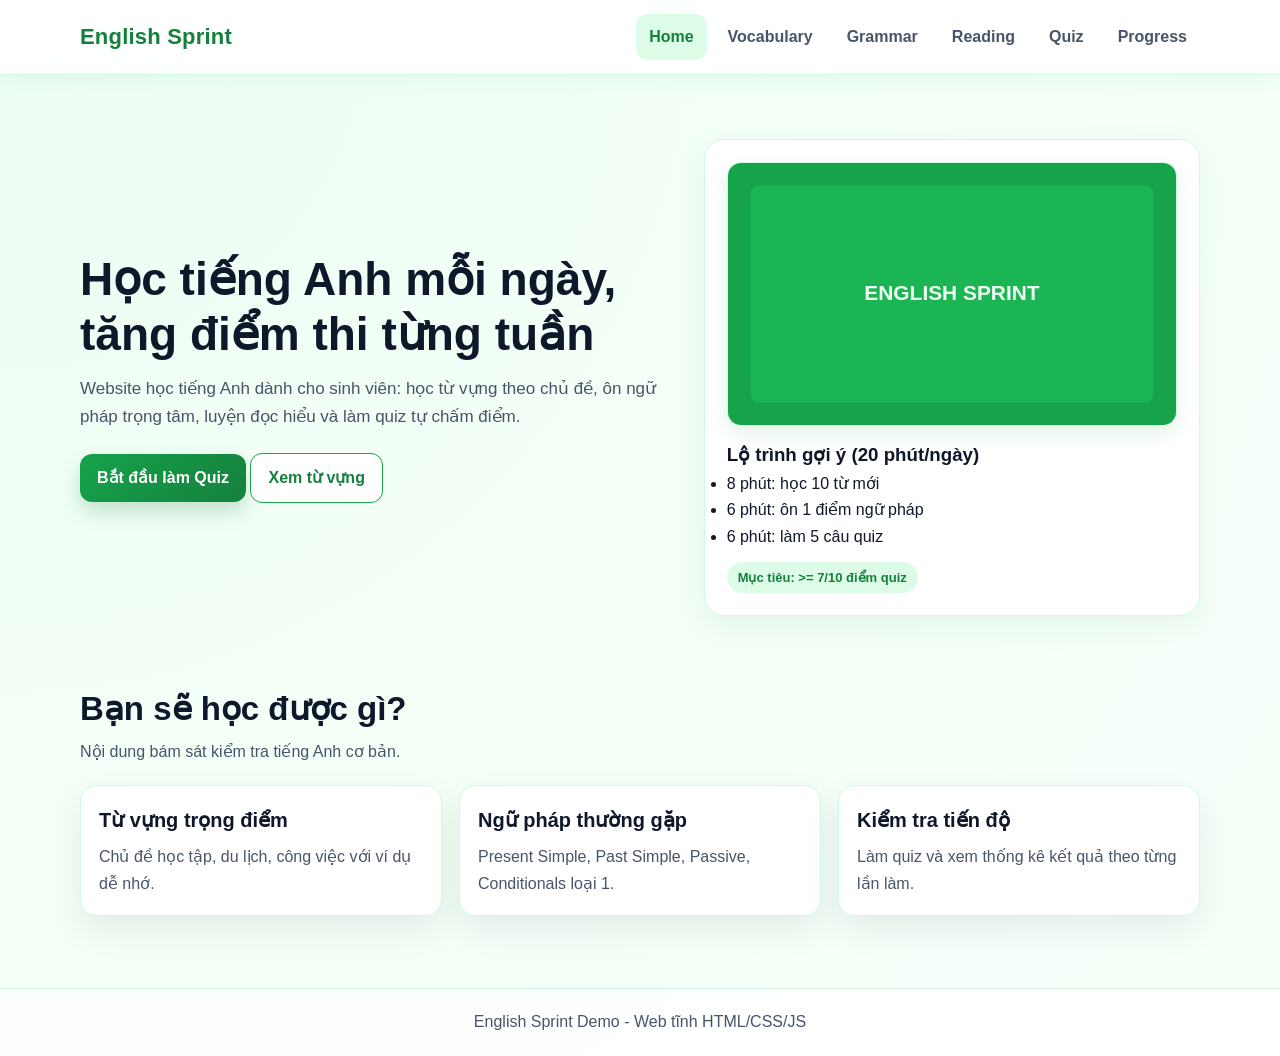
==== index.html @ 2ae0dc0d "Fix absolute and relative paths after moving index.html to root - Update root index.html to use corr" ====
<!doctype html>
<html lang="vi">
  <head>
    <meta charset="UTF-8" />
    <meta name="viewport" content="width=device-width, initial-scale=1.0" />
    <title>English Sprint - Home</title>
    <link rel="stylesheet" href="css/style.css" />
  </head>
  <body>
    <header class="site-header">
      <div class="container header-wrap">
        <a class="logo" href="index.html">English Sprint</a>
        <button class="nav-toggle">Menu</button>
        <nav class="main-nav">
          <ul>
            <li><a href="index.html">Home</a></li>
            <li><a href="html/vocabulary.html">Vocabulary</a></li>
            <li><a href="html/grammar.html">Grammar</a></li>
            <li><a href="html/reading.html">Reading</a></li>
            <li><a href="html/quiz.html">Quiz</a></li>
            <li><a href="html/progress.html">Progress</a></li>
          </ul>
        </nav>
      </div>
    </header>

    <main>
      <section class="hero">
        <div class="container hero-grid">
          <div>
            <h1>Học tiếng Anh mỗi ngày, tăng điểm thi từng tuần</h1>
            <p>
              Website học tiếng Anh dành cho sinh viên: học từ vựng theo chủ đề,
              ôn ngữ pháp trọng tâm, luyện đọc hiểu và làm quiz tự chấm điểm.
            </p>
            <a class="btn" href="html/quiz.html">Bắt đầu làm Quiz</a>
            <a class="btn outline" href="html/vocabulary.html">Xem từ vựng</a>
          </div>
          <div class="hero-card">
            <img class="hero-cover" src="images/hero-green.svg" alt="English learning green banner" />
            <h3>Lộ trình gợi ý (20 phút/ngày)</h3>
            <ul>
              <li>8 phút: học 10 từ mới</li>
              <li>6 phút: ôn 1 điểm ngữ pháp</li>
              <li>6 phút: làm 5 câu quiz</li>
            </ul>
            <span class="badge">Mục tiêu: >= 7/10 điểm quiz</span>
          </div>
        </div>
      </section>

      <section class="section">
        <div class="container">
          <h2 class="section-title">Bạn sẽ học được gì?</h2>
          <p class="section-subtitle">Nội dung bám sát kiểm tra tiếng Anh cơ bản.</p>
          <div class="grid-3">
            <article class="card">
              <h3>Từ vựng trọng điểm</h3>
              <p>Chủ đề học tập, du lịch, công việc với ví dụ dễ nhớ.</p>
            </article>
            <article class="card">
              <h3>Ngữ pháp thường gặp</h3>
              <p>Present Simple, Past Simple, Passive, Conditionals loại 1.</p>
            </article>
            <article class="card">
              <h3>Kiểm tra tiến độ</h3>
              <p>Làm quiz và xem thống kê kết quả theo từng lần làm.</p>
            </article>
          </div>
        </div>
      </section>
    </main>

    <footer class="site-footer">
      <div class="container">English Sprint Demo - Web tĩnh HTML/CSS/JS</div>
    </footer>

    <script src="js/main.js"></script>
  </body>
</html>
---- css/style.css ----
* {
  box-sizing: border-box;
  margin: 0;
  padding: 0;
}

:root {
  --primary: #16a34a;
  --primary-dark: #15803d;
  --primary-soft: #dcfce7;
  --bg: #f3fff7;
  --surface: #ffffff;
  --text: #0f172a;
  --muted: #475569;
  --border: #d1fae5;
  --success: #15803d;
  --danger: #b91c1c;
  --shadow-soft: 0 10px 30px rgba(21, 128, 61, 0.08);
  --shadow-card: 0 14px 35px rgba(15, 23, 42, 0.08);
  --radius: 16px;
}

html {
  scroll-behavior: smooth;
}

body {
  font-family: "Segoe UI", Tahoma, Geneva, Verdana, sans-serif;
  background: radial-gradient(circle at top left, #ecfdf3 0%, var(--bg) 45%, #f8fffa 100%);
  color: var(--text);
  line-height: 1.65;
}

a {
  text-decoration: none;
  color: inherit;
}

.container {
  width: min(1120px, 92%);
  margin: 0 auto;
}

.site-header {
  background: rgba(255, 255, 255, 0.92);
  border-bottom: 1px solid var(--border);
  backdrop-filter: blur(8px);
  position: sticky;
  top: 0;
  z-index: 10;
  box-shadow: 0 6px 20px rgba(22, 163, 74, 0.06);
}

.header-wrap {
  display: flex;
  align-items: center;
  justify-content: space-between;
  padding: 14px 0;
}

.logo {
  font-size: 22px;
  font-weight: 800;
  color: var(--primary-dark);
  letter-spacing: 0.2px;
}

.nav-toggle {
  display: none;
  border: 1px solid var(--border);
  border-radius: 12px;
  background: #fff;
  padding: 8px 12px;
  color: var(--primary-dark);
  cursor: pointer;
}

.main-nav ul {
  display: flex;
  gap: 8px;
  list-style: none;
  flex-wrap: wrap;
}

.main-nav a {
  display: inline-block;
  padding: 10px 13px;
  border-radius: 12px;
  color: var(--muted);
  font-weight: 600;
  transition: 0.2s ease;
}

.main-nav a:hover,
.main-nav a.active {
  background: var(--primary-soft);
  color: var(--primary-dark);
}

.hero {
  padding: 64px 0 34px;
}

.hero-grid {
  display: grid;
  grid-template-columns: 1.2fr 1fr;
  gap: 28px;
  align-items: center;
}

.hero h1 {
  font-size: clamp(32px, 4vw, 46px);
  line-height: 1.18;
  margin-bottom: 14px;
}

.hero p {
  color: var(--muted);
  margin-bottom: 22px;
  font-size: 17px;
  max-width: 62ch;
}

.hero-card {
  background: var(--surface);
  border: 1px solid var(--border);
  border-radius: 20px;
  padding: 22px;
  box-shadow: var(--shadow-soft);
}

.hero-cover,
.page-image {
  width: 100%;
  border-radius: 14px;
  border: 1px solid var(--border);
  display: block;
  box-shadow: 0 8px 20px rgba(22, 163, 74, 0.12);
}

.hero-cover {
  margin-bottom: 14px;
}

.page-image {
  margin: 10px 0 20px;
}

.btn,
button.btn {
  display: inline-flex;
  align-items: center;
  justify-content: center;
  gap: 6px;
  border: 0;
  border-radius: 12px;
  background: linear-gradient(135deg, var(--primary) 0%, var(--primary-dark) 100%);
  color: white;
  padding: 11px 17px;
  font-weight: 700;
  cursor: pointer;
  transition: transform 0.15s ease, box-shadow 0.2s ease;
  box-shadow: 0 10px 20px rgba(21, 128, 61, 0.22);
}

.btn:hover,
button.btn:hover {
  transform: translateY(-1px);
  box-shadow: 0 14px 24px rgba(21, 128, 61, 0.28);
}

.btn.outline {
  border: 1px solid var(--primary);
  color: var(--primary-dark);
  background: #fff;
  box-shadow: none;
}

.btn.outline:hover {
  background: var(--primary-soft);
}

.section {
  padding: 38px 0;
}

.section-title {
  font-size: clamp(27px, 3vw, 33px);
  margin-bottom: 9px;
  line-height: 1.26;
}

.section-subtitle {
  color: var(--muted);
  margin-bottom: 20px;
  font-size: 16px;
}

.grid-3 {
  display: grid;
  grid-template-columns: repeat(3, 1fr);
  gap: 17px;
}

.grid-2 {
  display: grid;
  grid-template-columns: repeat(2, 1fr);
  gap: 17px;
}

.card {
  background: var(--surface);
  border: 1px solid var(--border);
  border-radius: var(--radius);
  padding: 18px;
  box-shadow: var(--shadow-card);
}

.card h3 {
  margin-bottom: 7px;
  font-size: 20px;
}

.card p {
  color: var(--muted);
}

.flashcard {
  cursor: pointer;
  transition: transform 0.2s ease, box-shadow 0.2s ease;
}

.flashcard:hover {
  transform: translateY(-3px);
  box-shadow: 0 18px 36px rgba(22, 163, 74, 0.18);
}

.flashcard .answer {
  margin-top: 10px;
  padding-top: 10px;
  border-top: 1px dashed var(--border);
  color: var(--muted);
  display: none;
}

.flashcard.open .answer {
  display: block;
}

.badge {
  display: inline-block;
  margin-top: 12px;
  background: var(--primary-soft);
  color: var(--primary-dark);
  padding: 5px 11px;
  border-radius: 999px;
  font-size: 13px;
  font-weight: 700;
}

.grammar-table {
  width: 100%;
  border-collapse: collapse;
  background: var(--surface);
  border: 1px solid var(--border);
  border-radius: 14px;
  overflow: hidden;
  box-shadow: var(--shadow-soft);
}

.grammar-table th,
.grammar-table td {
  border: 1px solid #ddf5e7;
  padding: 11px;
  text-align: left;
  vertical-align: top;
}

.grammar-table th {
  background: linear-gradient(120deg, #dcfce7 0%, #f0fdf4 100%);
  color: #166534;
}

.reading-block {
  background: #fff;
  border: 1px solid var(--border);
  border-radius: 14px;
  padding: 19px;
  margin-bottom: 18px;
  box-shadow: var(--shadow-soft);
}

.question {
  margin-bottom: 14px;
}

.question p {
  margin-bottom: 8px;
  color: var(--text);
  font-weight: 700;
}

.options label {
  display: block;
  margin-bottom: 8px;
  color: var(--muted);
}

.options input {
  accent-color: var(--primary-dark);
}

.result {
  margin-top: 14px;
  padding: 12px;
  border-radius: 12px;
  background: #ecfeff;
  border: 1px solid #bae6fd;
  color: #075985;
  font-weight: 600;
}

.result.good {
  background: #ecfdf5;
  border-color: #bbf7d0;
  color: var(--success);
}

.result.bad {
  background: #fef2f2;
  border-color: #fecaca;
  color: var(--danger);
}

.result.tight {
  margin-top: 12px;
}

.stack-space {
  margin-bottom: 12px;
}

.stats {
  display: grid;
  grid-template-columns: repeat(3, 1fr);
  gap: 14px;
  margin-bottom: 16px;
}

.stat {
  background: #fff;
  border: 1px solid var(--border);
  border-radius: 14px;
  padding: 15px;
  box-shadow: var(--shadow-soft);
}

.stat h4 {
  color: var(--muted);
  font-size: 14px;
  margin-bottom: 8px;
}

.stat p {
  font-size: 26px;
  font-weight: 800;
  color: #14532d;
}

.history-list {
  list-style: none;
  display: grid;
  gap: 10px;
}

.history-item {
  background: #fff;
  border: 1px solid var(--border);
  border-radius: 12px;
  padding: 13px;
  display: flex;
  justify-content: space-between;
  align-items: center;
  box-shadow: var(--shadow-soft);
}

.site-footer {
  margin-top: 34px;
  padding: 20px 0;
  border-top: 1px solid var(--border);
  color: var(--muted);
  text-align: center;
  background: rgba(255, 255, 255, 0.85);
}

@media (max-width: 900px) {
  .hero-grid,
  .grid-3,
  .grid-2,
  .stats {
    grid-template-columns: 1fr;
  }

  .hero {
    padding-top: 42px;
  }
}

@media (max-width: 740px) {
  .nav-toggle {
    display: inline-block;
  }

  .main-nav {
    position: absolute;
    top: 64px;
    left: 0;
    right: 0;
    background: #fff;
    border-bottom: 1px solid var(--border);
    display: none;
    box-shadow: 0 12px 22px rgba(15, 23, 42, 0.09);
  }

  .main-nav.open {
    display: block;
  }

  .main-nav ul {
    flex-direction: column;
    padding: 10px;
  }

  .main-nav a {
    width: 100%;
  }

  .history-item {
    flex-direction: column;
    align-items: flex-start;
    gap: 6px;
  }
}

/* ==========================================================================
   Vocabulary - Learned states
   ========================================================================== */
.flashcard {
  position: relative;
  display: flex;
  flex-direction: column;
  justify-content: space-between;
  height: 100%;
  min-height: 220px;
}

.flashcard.learned {
  opacity: 0.85;
  border-color: var(--success);
  background: linear-gradient(135deg, #ffffff 0%, #f0fdf4 100%);
  box-shadow: 0 8px 24px rgba(22, 163, 74, 0.08);
}

.flashcard.learned .learned-badge {
  display: inline-block;
}

/* Nút đánh dấu trong flashcard */
.learn-btn {
  margin-top: auto; /* Đẩy nút xuống dưới cùng của card */
  font-size: 14px;
  padding: 8px 12px;
  border-radius: 10px;
  border-color: #cbd5e1;
  color: var(--muted);
  width: 100%;
  transition: all 0.2s ease;
}

.learn-btn:hover {
  background: #f1f5f9;
  border-color: #94a3b8;
  color: var(--text);
  box-shadow: none;
}

.flashcard.learned .learn-btn {
  background: var(--primary-soft);
  color: var(--success);
  border-color: var(--border);
}

.flashcard.learned .learn-btn:hover {
  background: #bbf7d0;
  color: var(--primary-dark);
}

/* Badge hiển thị "Đã thuộc" */
.learned-badge {
  display: none;
  position: absolute;
  top: 14px;
  right: 14px;
  background: linear-gradient(135deg, var(--primary) 0%, var(--primary-dark) 100%);
  color: white;
  padding: 4px 10px;
  border-radius: 20px;
  font-size: 11px;
  font-weight: 700;
  box-shadow: 0 4px 10px rgba(22, 163, 74, 0.2);
}
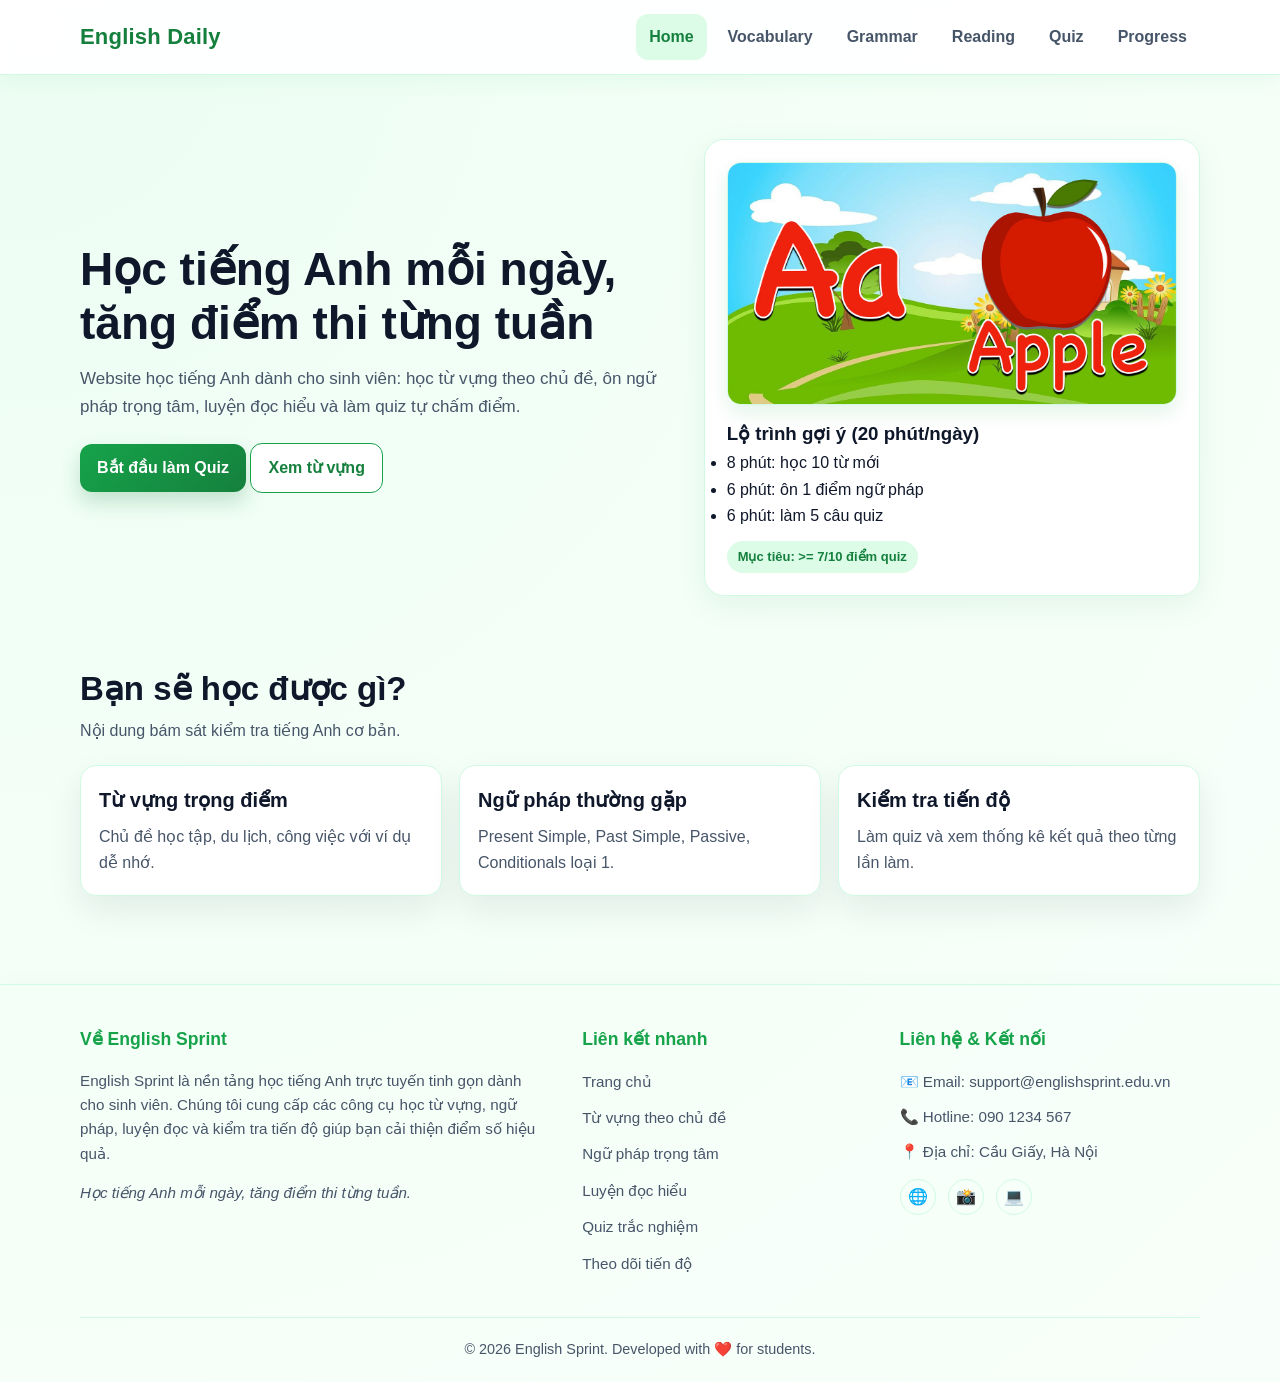
==== commit 6de49c34: "Cập nhật nội dung trang chủ và tối ưu giao diện" ====
--- a/index.html
+++ b/index.html
@@ -9,7 +9,7 @@
   <body>
     <header class="site-header">
       <div class="container header-wrap">
-        <a class="logo" href="index.html">English Sprint</a>
+        <a class="logo" href="index.html">English Daily</a>
         <button class="nav-toggle">Menu</button>
         <nav class="main-nav">
           <ul>
@@ -37,7 +37,7 @@
             <a class="btn outline" href="html/vocabulary.html">Xem từ vựng</a>
           </div>
           <div class="hero-card">
-            <img class="hero-cover" src="images/hero-green.svg" alt="English learning green banner" />
+            <img class="hero-cover" src="images/anh_001.jpg" alt="English learning banner" />
             <h3>Lộ trình gợi ý (20 phút/ngày)</h3>
             <ul>
               <li>8 phút: học 10 từ mới</li>
@@ -72,7 +72,42 @@
     </main>
 
     <footer class="site-footer">
-      <div class="container">English Sprint Demo - Web tĩnh HTML/CSS/JS</div>
+      <div class="container">
+        <div class="footer-grid">
+          <div class="footer-column">
+            <h3>Về English Sprint</h3>
+            <p>English Sprint là nền tảng học tiếng Anh trực tuyến tinh gọn dành cho sinh viên. Chúng tôi cung cấp các công cụ học từ vựng, ngữ pháp, luyện đọc và kiểm tra tiến độ giúp bạn cải thiện điểm số hiệu quả.</p>
+            <p><em>Học tiếng Anh mỗi ngày, tăng điểm thi từng tuần.</em></p>
+          </div>
+          <div class="footer-column">
+            <h3>Liên kết nhanh</h3>
+            <ul class="footer-links">
+              <li><a href="index.html">Trang chủ</a></li>
+              <li><a href="html/vocabulary.html">Từ vựng theo chủ đề</a></li>
+              <li><a href="html/grammar.html">Ngữ pháp trọng tâm</a></li>
+              <li><a href="html/reading.html">Luyện đọc hiểu</a></li>
+              <li><a href="html/quiz.html">Quiz trắc nghiệm</a></li>
+              <li><a href="html/progress.html">Theo dõi tiến độ</a></li>
+            </ul>
+          </div>
+          <div class="footer-column">
+            <h3>Liên hệ & Kết nối</h3>
+            <ul class="footer-contact-info">
+              <li>📧 Email: support@englishsprint.edu.vn</li>
+              <li>📞 Hotline: 090 1234 567</li>
+              <li>📍 Địa chỉ: Cầu Giấy, Hà Nội</li>
+            </ul>
+            <div class="footer-socials">
+              <a href="#" class="social-icon" title="Facebook">🌐</a>
+              <a href="#" class="social-icon" title="Instagram">📸</a>
+              <a href="#" class="social-icon" title="GitHub">💻</a>
+            </div>
+          </div>
+        </div>
+        <div class="footer-bottom">
+          <p>&copy; 2026 English Sprint. Developed with ❤️ for students.</p>
+        </div>
+      </div>
     </footer>
 
     <script src="js/main.js"></script>
--- a/css/style.css
+++ b/css/style.css
@@ -385,12 +385,116 @@
 }
 
 .site-footer {
-  margin-top: 34px;
-  padding: 20px 0;
+  margin-top: 50px;
+  padding: 40px 0 20px 0;
   border-top: 1px solid var(--border);
   color: var(--muted);
+  background: var(--bg-white);
+  box-shadow: 0 -4px 20px rgba(0, 0, 0, 0.02);
+}
+
+.footer-grid {
+  display: grid;
+  grid-template-columns: 2fr 1.2fr 1.3fr;
+  gap: 40px;
+  margin-bottom: 30px;
+}
+
+.footer-column h3 {
+  color: var(--primary);
+  font-size: 1.1rem;
+  font-weight: 700;
+  margin-bottom: 15px;
+  position: relative;
+}
+
+.footer-column p {
+  font-size: 0.95rem;
+  line-height: 1.6;
+  margin-bottom: 15px;
+}
+
+.footer-links {
+  list-style: none;
+  padding: 0;
+  margin: 0;
+}
+
+.footer-links li {
+  margin-bottom: 10px;
+}
+
+.footer-links a {
+  color: var(--muted);
+  text-decoration: none;
+  font-size: 0.95rem;
+  transition: all 0.2s ease;
+  display: inline-block;
+}
+
+.footer-links a:hover {
+  color: var(--primary-dark);
+  transform: translateX(4px);
+}
+
+.footer-contact-info {
+  list-style: none;
+  padding: 0;
+  margin: 0;
+}
+
+.footer-contact-info li {
+  font-size: 0.95rem;
+  margin-bottom: 10px;
+  display: flex;
+  align-items: center;
+  gap: 8px;
+}
+
+.footer-socials {
+  display: flex;
+  gap: 12px;
+  margin-top: 15px;
+}
+
+.social-icon {
+  display: inline-flex;
+  align-items: center;
+  justify-content: center;
+  width: 36px;
+  height: 36px;
+  border-radius: 50%;
+  background: var(--bg-light);
+  color: var(--primary);
+  text-decoration: none;
+  font-size: 1rem;
+  transition: all 0.2s ease;
+  border: 1px solid var(--border);
+}
+
+.social-icon:hover {
+  background: var(--primary);
+  color: #fff;
+  transform: translateY(-3px);
+  box-shadow: var(--shadow-soft);
+}
+
+.footer-bottom {
+  border-top: 1px solid var(--border);
+  padding-top: 20px;
   text-align: center;
-  background: rgba(255, 255, 255, 0.85);
+  font-size: 0.9rem;
+}
+
+@media (max-width: 768px) {
+  .footer-grid {
+    grid-template-columns: 1fr;
+    gap: 30px;
+  }
+
+  .footer-links a:hover {
+    transform: none;
+  }
 }
 
 @media (max-width: 900px) {
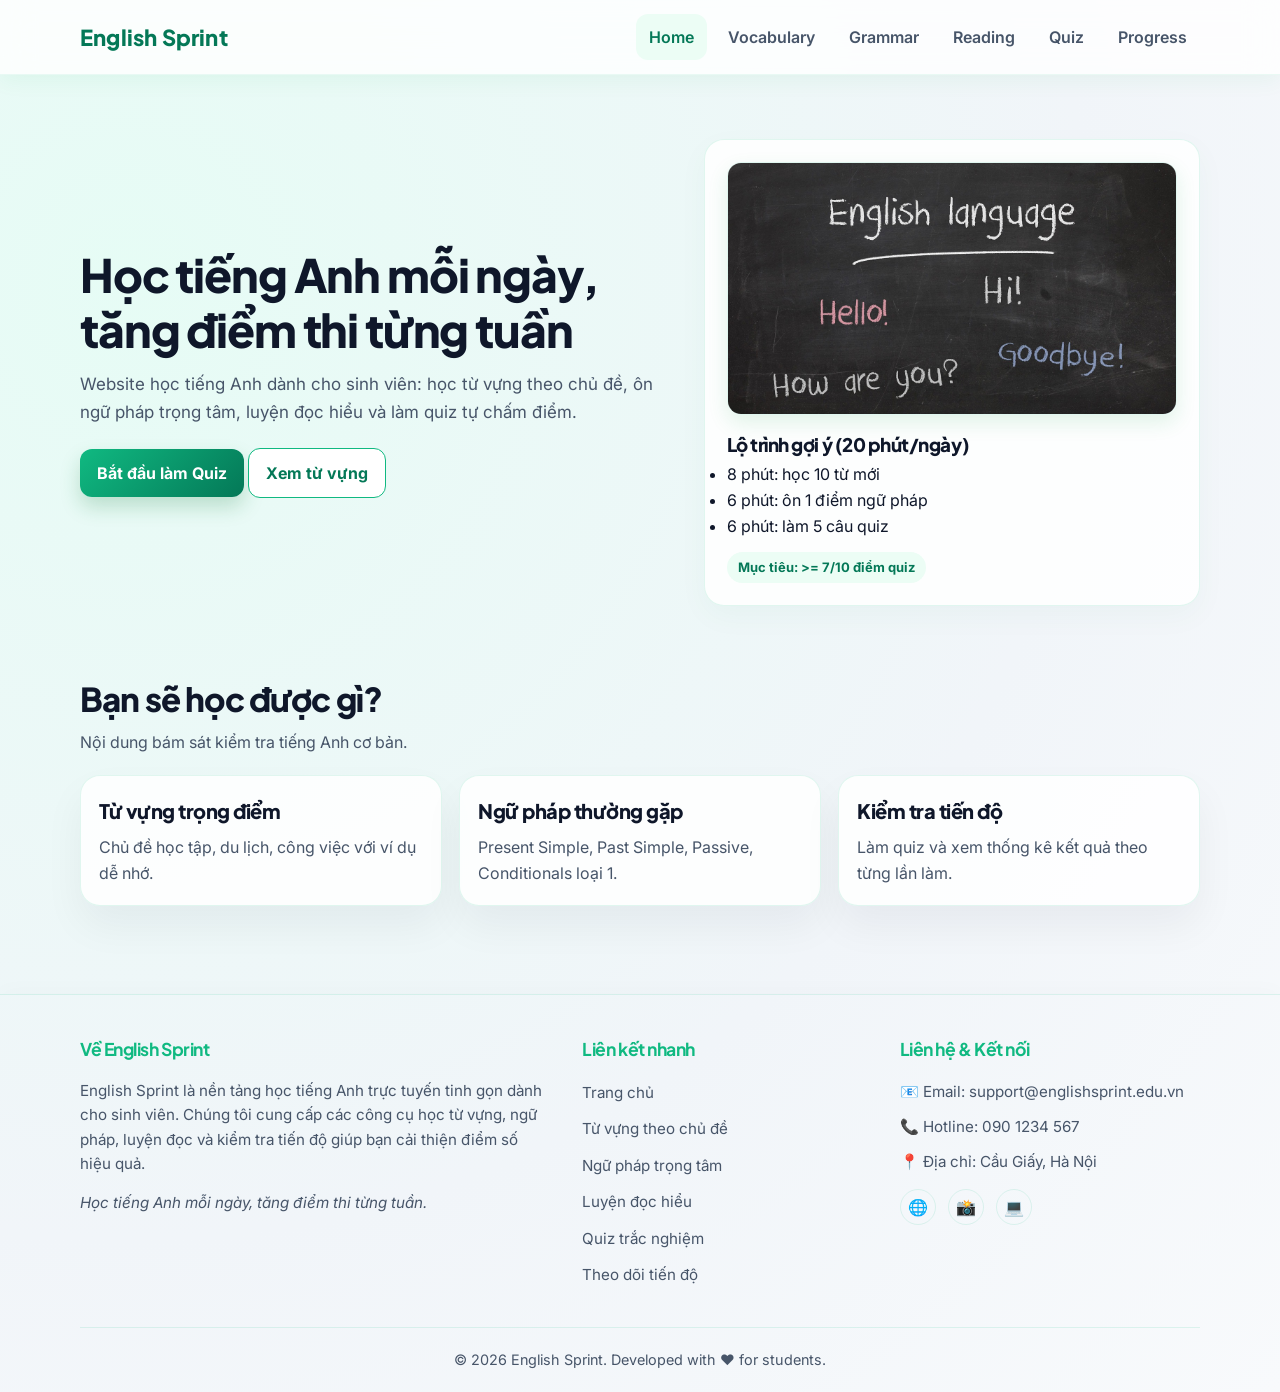
==== commit aa8295dc: "Nang cap giao dien: Them icon, doi mau sac va typography cao cap, them cac hieu ung chuyen dong muot" ====
--- a/index.html
+++ b/index.html
@@ -4,12 +4,17 @@
     <meta charset="UTF-8" />
     <meta name="viewport" content="width=device-width, initial-scale=1.0" />
     <title>English Sprint - Home</title>
+    <link rel="shortcut icon" href="ico/favicon.ico" type="image/x-icon" />
+    <link rel="apple-touch-icon" sizes="180x180" href="ico/apple-touch-icon.png" />
+    <link rel="icon" type="image/png" sizes="32x32" href="ico/favicon-32x32.png" />
+    <link rel="icon" type="image/png" sizes="16x16" href="ico/favicon-16x16.png" />
+    <link rel="manifest" href="ico/site.webmanifest" />
     <link rel="stylesheet" href="css/style.css" />
   </head>
   <body>
     <header class="site-header">
       <div class="container header-wrap">
-        <a class="logo" href="index.html">English Daily</a>
+        <a class="logo" href="index.html">English Sprint</a>
         <button class="nav-toggle">Menu</button>
         <nav class="main-nav">
           <ul>
@@ -37,7 +42,13 @@
             <a class="btn outline" href="html/vocabulary.html">Xem từ vựng</a>
           </div>
           <div class="hero-card">
-            <img class="hero-cover" src="images/anh_001.jpg" alt="English learning banner" />
+            <div class="hero-cover-slider">
+              <img class="slide active" src="images/anh_005.jpg" alt="English language board" />
+              <img class="slide" src="images/anh_006.jpg" alt="Scrabble English" />
+              <img class="slide" src="images/anh_010.jpg" alt="Do you speak English book" />
+              <img class="slide" src="images/anh_016.jpg" alt="English test scrabble" />
+              <img class="slide" src="images/anh_020.jpg" alt="Dictionary hello" />
+            </div>
             <h3>Lộ trình gợi ý (20 phút/ngày)</h3>
             <ul>
               <li>8 phút: học 10 từ mới</li>
@@ -51,18 +62,18 @@
 
       <section class="section">
         <div class="container">
-          <h2 class="section-title">Bạn sẽ học được gì?</h2>
-          <p class="section-subtitle">Nội dung bám sát kiểm tra tiếng Anh cơ bản.</p>
+          <h2 class="section-title scroll-reveal">Bạn sẽ học được gì?</h2>
+          <p class="section-subtitle scroll-reveal stagger-1">Nội dung bám sát kiểm tra tiếng Anh cơ bản.</p>
           <div class="grid-3">
-            <article class="card">
+            <article class="card scroll-reveal stagger-1">
               <h3>Từ vựng trọng điểm</h3>
               <p>Chủ đề học tập, du lịch, công việc với ví dụ dễ nhớ.</p>
             </article>
-            <article class="card">
+            <article class="card scroll-reveal stagger-2">
               <h3>Ngữ pháp thường gặp</h3>
               <p>Present Simple, Past Simple, Passive, Conditionals loại 1.</p>
             </article>
-            <article class="card">
+            <article class="card scroll-reveal stagger-3">
               <h3>Kiểm tra tiến độ</h3>
               <p>Làm quiz và xem thống kê kết quả theo từng lần làm.</p>
             </article>
--- a/css/style.css
+++ b/css/style.css
@@ -1,3 +1,5 @@
+@import url('https://fonts.googleapis.com/css2?family=Inter:wght@400;500;600;700&family=Plus+Jakarta+Sans:wght@700;800&display=swap');
+
 * {
   box-sizing: border-box;
   margin: 0;
@@ -5,19 +7,23 @@
 }
 
 :root {
-  --primary: #16a34a;
-  --primary-dark: #15803d;
-  --primary-soft: #dcfce7;
-  --bg: #f3fff7;
-  --surface: #ffffff;
-  --text: #0f172a;
-  --muted: #475569;
-  --border: #d1fae5;
-  --success: #15803d;
-  --danger: #b91c1c;
-  --shadow-soft: 0 10px 30px rgba(21, 128, 61, 0.08);
-  --shadow-card: 0 14px 35px rgba(15, 23, 42, 0.08);
-  --radius: 16px;
+  /* Premium Emerald & Deep Indigo Palette */
+  --primary: #10b981; /* Ngọc lục bảo rực rỡ */
+  --primary-dark: #047857; /* Xanh rừng sâu lắng */
+  --primary-soft: #ecfdf5; /* Bạc hà siêu nhẹ */
+  --secondary: #6366f1; /* Tím Indigo tạo điểm nhấn tương phản */
+  --secondary-soft: #e0e7ff; /* Tím Indigo nhạt */
+  --bg: #f8fafc; /* Nền phiến đá dịu mắt */
+  --bg-gradient: radial-gradient(circle at 10% 20%, #e6fcf5 0%, #f1f5f9 60%, #f8fafc 100%);
+  --surface: rgba(255, 255, 255, 0.85); /* Mặt kính mờ */
+  --text: #0f172a; /* Slate 900 */
+  --muted: #475569; /* Slate 600 */
+  --border: rgba(16, 185, 129, 0.12); /* Đường viền mỏng mờ */
+  --success: #059669;
+  --danger: #ef4444;
+  --shadow-soft: 0 10px 30px rgba(4, 120, 87, 0.04);
+  --shadow-card: 0 20px 40px rgba(15, 23, 42, 0.05);
+  --radius: 20px;
 }
 
 html {
@@ -25,10 +31,18 @@
 }
 
 body {
-  font-family: "Segoe UI", Tahoma, Geneva, Verdana, sans-serif;
-  background: radial-gradient(circle at top left, #ecfdf3 0%, var(--bg) 45%, #f8fffa 100%);
+  font-family: 'Inter', -apple-system, BlinkMacSystemFont, "Segoe UI", Roboto, sans-serif;
+  background: var(--bg-gradient);
   color: var(--text);
   line-height: 1.65;
+  -webkit-font-smoothing: antialiased;
+}
+
+h1, h2, h3, h4, h5, h6, .logo {
+  font-family: 'Plus Jakarta Sans', -apple-system, BlinkMacSystemFont, "Segoe UI", Roboto, sans-serif;
+  font-weight: 800;
+  letter-spacing: -0.025em;
+  color: #0f172a;
 }
 
 a {
@@ -42,9 +56,10 @@
 }
 
 .site-header {
-  background: rgba(255, 255, 255, 0.92);
-  border-bottom: 1px solid var(--border);
-  backdrop-filter: blur(8px);
+  background: rgba(255, 255, 255, 0.8);
+  border-bottom: 1px solid rgba(16, 185, 129, 0.08);
+  backdrop-filter: blur(16px);
+  -webkit-backdrop-filter: blur(16px);
   position: sticky;
   top: 0;
   z-index: 10;
@@ -127,15 +142,27 @@
   border-radius: 20px;
   padding: 22px;
   box-shadow: var(--shadow-soft);
+  position: relative;
+  overflow: hidden;
 }
 
 .hero-cover,
+.hero-cover-slider,
 .page-image {
   width: 100%;
   border-radius: 14px;
   border: 1px solid var(--border);
   display: block;
   box-shadow: 0 8px 20px rgba(22, 163, 74, 0.12);
+  transition: transform 0.4s cubic-bezier(0.16, 1, 0.3, 1), box-shadow 0.4s cubic-bezier(0.16, 1, 0.3, 1);
+  will-change: transform, box-shadow;
+}
+
+.hero-cover:hover,
+.hero-cover-slider:hover,
+.page-image:hover {
+  transform: translateY(-5px) scale(1.01);
+  box-shadow: 0 16px 36px rgba(22, 163, 74, 0.22);
 }
 
 .hero-cover {
@@ -214,6 +241,36 @@
   border-radius: var(--radius);
   padding: 18px;
   box-shadow: var(--shadow-card);
+  position: relative;
+  overflow: hidden;
+}
+
+/* Hiệu ứng bóng loáng (Glassmorphism Shimmer) khi hover */
+.card::after,
+.hero-card::after {
+  content: '';
+  position: absolute;
+  top: 0;
+  left: -150%;
+  width: 65%;
+  height: 100%;
+  background: linear-gradient(
+    to right,
+    rgba(255, 255, 255, 0) 0%,
+    rgba(255, 255, 255, 0.6) 30%,
+    rgba(255, 255, 255, 0.95) 50%,
+    rgba(255, 255, 255, 0.6) 70%,
+    rgba(255, 255, 255, 0) 100%
+  );
+  transform: skewX(-25deg);
+  transition: left 0.85s cubic-bezier(0.19, 1, 0.22, 1);
+  z-index: 3;
+  pointer-events: none;
+}
+
+.card:hover::after,
+.hero-card:hover::after {
+  left: 150%;
 }
 
 .card h3 {
@@ -513,6 +570,14 @@
 @media (max-width: 740px) {
   .nav-toggle {
     display: inline-block;
+    transition: all 0.25s cubic-bezier(0.16, 1, 0.3, 1);
+  }
+
+  .nav-toggle.active {
+    background: var(--primary);
+    color: white;
+    border-color: var(--primary);
+    transform: scale(0.96);
   }
 
   .main-nav {
@@ -520,14 +585,23 @@
     top: 64px;
     left: 0;
     right: 0;
-    background: #fff;
+    background: rgba(255, 255, 255, 0.96);
+    backdrop-filter: blur(12px);
+    -webkit-backdrop-filter: blur(12px);
     border-bottom: 1px solid var(--border);
-    display: none;
-    box-shadow: 0 12px 22px rgba(15, 23, 42, 0.09);
+    box-shadow: 0 12px 22px rgba(15, 23, 42, 0.08);
+    opacity: 0;
+    transform: translateY(-10px);
+    visibility: hidden;
+    pointer-events: none;
+    transition: opacity 0.3s cubic-bezier(0.16, 1, 0.3, 1), transform 0.3s cubic-bezier(0.16, 1, 0.3, 1), visibility 0.3s;
   }
 
   .main-nav.open {
-    display: block;
+    opacity: 1;
+    transform: translateY(0);
+    visibility: visible;
+    pointer-events: auto;
   }
 
   .main-nav ul {
@@ -614,3 +688,74 @@
   box-shadow: 0 4px 10px rgba(22, 163, 74, 0.2);
 }
 
+/* ==========================================================================
+   Hero Slideshow / Loop
+   ========================================================================== */
+.hero-cover-slider {
+  position: relative;
+  width: 100%;
+  aspect-ratio: 16 / 9;
+  border-radius: 14px;
+  border: 1px solid var(--border);
+  overflow: hidden;
+  box-shadow: 0 8px 20px rgba(22, 163, 74, 0.12);
+  margin-bottom: 14px;
+}
+
+.hero-cover-slider .slide {
+  position: absolute;
+  top: 0;
+  left: 0;
+  width: 100%;
+  height: 100%;
+  object-fit: cover;
+  opacity: 0;
+  transition: opacity 1s ease-in-out;
+  z-index: 1;
+}
+
+.hero-cover-slider .slide.active {
+  opacity: 1;
+  z-index: 2;
+}
+
+/* ==========================================================================
+   Scroll Reveal Animations
+   ========================================================================== */
+.scroll-reveal {
+  opacity: 0;
+  transform: translateY(30px);
+  transition: opacity 0.8s cubic-bezier(0.16, 1, 0.3, 1), transform 0.8s cubic-bezier(0.16, 1, 0.3, 1);
+  will-change: opacity, transform;
+}
+
+.scroll-reveal.active {
+  opacity: 1;
+  transform: translateY(0);
+}
+
+.stagger-1 { transition-delay: 0.15s; }
+.stagger-2 { transition-delay: 0.3s; }
+.stagger-3 { transition-delay: 0.45s; }
+.stagger-4 { transition-delay: 0.6s; }
+
+/* Vocabulary Click Hint */
+.click-hint {
+  font-size: 13px;
+  color: var(--muted);
+  margin: 10px 0;
+  display: block;
+  font-style: italic;
+  opacity: 0.75;
+  transition: opacity 0.2s ease;
+}
+
+.flashcard:hover .click-hint {
+  opacity: 1;
+  color: var(--primary-dark);
+}
+
+.flashcard.open .click-hint {
+  display: none;
+}
+
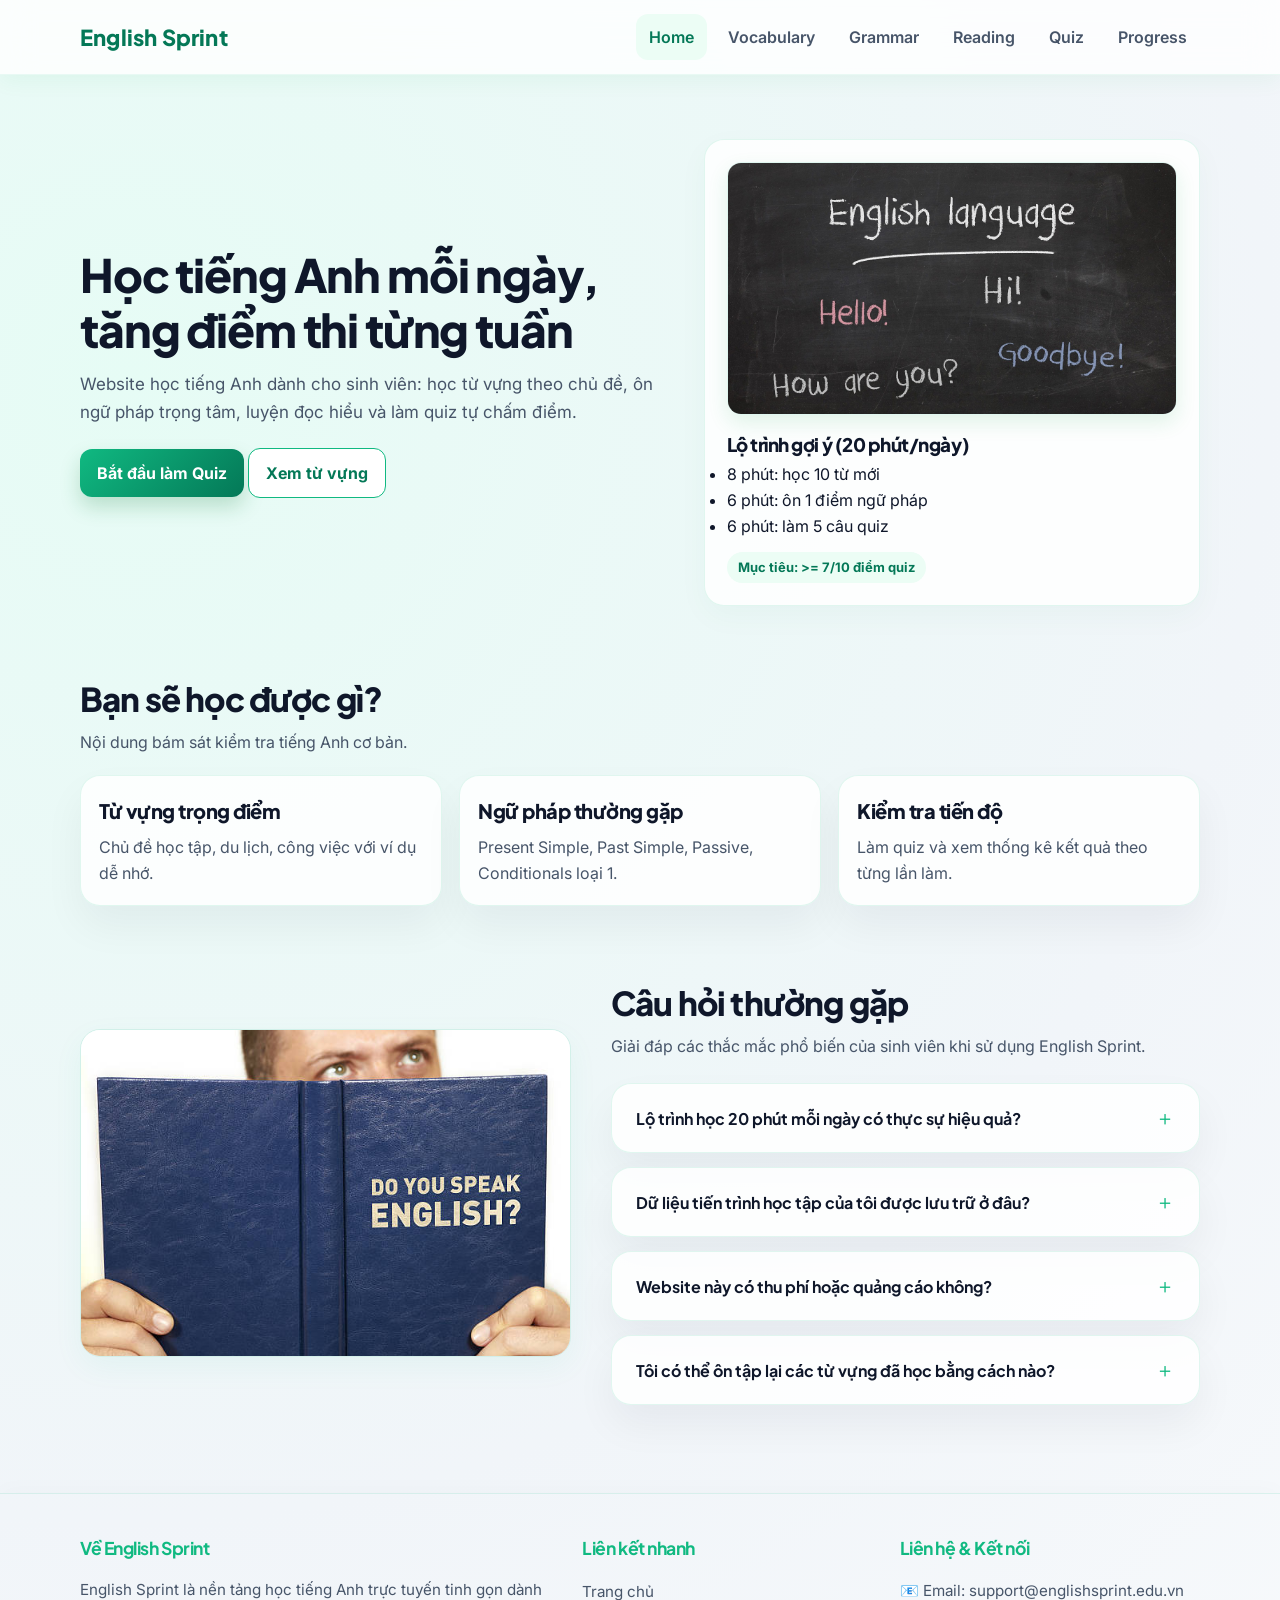
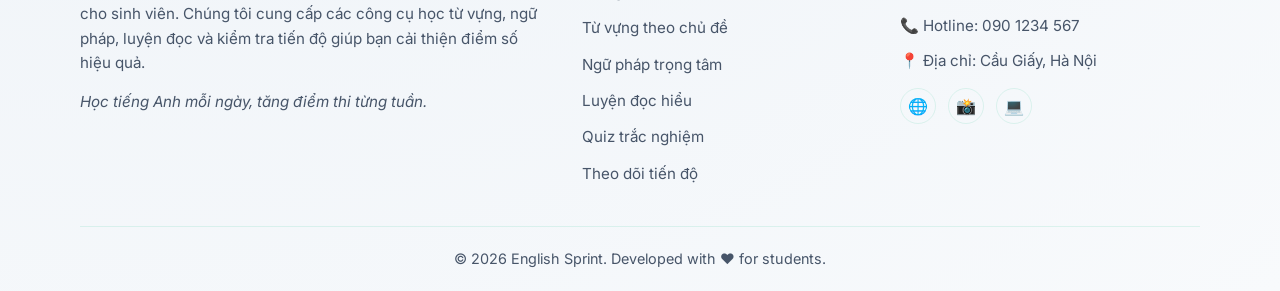
==== commit 9a539437: "Nang cap trang Grammar: Them bo loc phan loai ly thuyet tuong tac va mo rong 9 cau truc" ====
--- a/index.html
+++ b/index.html
@@ -80,6 +80,60 @@
           </div>
         </div>
       </section>
+
+      <section class="section">
+        <div class="container faq-grid-container">
+          <div class="faq-left-col scroll-reveal">
+            <img class="faq-banner-image" src="images/anh_010.jpg" alt="Do you speak English FAQ banner" />
+          </div>
+          <div class="faq-right-col">
+            <h2 class="section-title scroll-reveal">Câu hỏi thường gặp</h2>
+            <p class="section-subtitle scroll-reveal stagger-1">Giải đáp các thắc mắc phổ biến của sinh viên khi sử dụng English Sprint.</p>
+            
+            <div class="faq-list">
+              <div class="faq-item card scroll-reveal stagger-1">
+                <button class="faq-question" type="button">
+                  <span>Lộ trình học 20 phút mỗi ngày có thực sự hiệu quả?</span>
+                  <span class="faq-icon">＋</span>
+                </button>
+                <div class="faq-answer">
+                  <p>Hoàn toàn hiệu quả! Theo nghiên cứu khoa học về trí nhớ (Spaced Repetition), việc học dàn trải thời gian ngắn đều đặn mỗi ngày (Micro-learning) giúp não bộ ghi nhớ lâu hơn 150% so với việc học dồn (cramming) nhiều giờ trước kỳ thi. English Sprint đã tinh gọn lộ trình 20 phút thành các hoạt động tập trung nhất để bạn tích lũy điểm số tối ưu.</p>
+                </div>
+              </div>
+
+              <div class="faq-item card scroll-reveal stagger-2">
+                <button class="faq-question" type="button">
+                  <span>Dữ liệu tiến trình học tập của tôi được lưu trữ ở đâu?</span>
+                  <span class="faq-icon">＋</span>
+                </button>
+                <div class="faq-answer">
+                  <p>Tất cả dữ liệu từ vựng đã thuộc và lịch sử làm bài quiz của bạn được lưu trữ trực tiếp trên trình duyệt của bạn thông qua công nghệ <strong>LocalStorage</strong>. Điều này có nghĩa là bạn không cần đăng ký tài khoản mà tiến trình học vẫn được bảo toàn miễn là bạn không xóa dữ liệu web trên trình duyệt của mình.</p>
+                </div>
+              </div>
+
+              <div class="faq-item card scroll-reveal stagger-3">
+                <button class="faq-question" type="button">
+                  <span>Website này có thu phí hoặc quảng cáo không?</span>
+                  <span class="faq-icon">＋</span>
+                </button>
+                <div class="faq-answer">
+                  <p>Không, English Sprint là dự án học tập phi lợi nhuận dành riêng cho sinh viên học tiếng Anh cơ bản. Website hoàn toàn miễn phí, không chứa quảng cáo gây gián đoạn và không yêu cầu cung cấp thông tin cá nhân nhạy cảm.</p>
+                </div>
+              </div>
+
+              <div class="faq-item card scroll-reveal stagger-4">
+                <button class="faq-question" type="button">
+                  <span>Tôi có thể ôn tập lại các từ vựng đã học bằng cách nào?</span>
+                  <span class="faq-icon">＋</span>
+                </button>
+                <div class="faq-answer">
+                  <p>Bạn có thể truy cập trang Vocabulary, hệ thống sẽ tự động hiển thị nhãn màu xanh "✓ Đã thuộc" trên các từ bạn đã đánh dấu. Đồng thời chỉ số phần trăm hoàn thành sẽ hiển thị rõ ràng để bạn có thể xem lại và củng cố bất kỳ lúc nào.</p>
+                </div>
+              </div>
+            </div>
+          </div>
+        </div>
+      </section>
     </main>
 
     <footer class="site-footer">
--- a/css/style.css
+++ b/css/style.css
@@ -759,3 +759,396 @@
   display: none;
 }
 
+/* ==========================================================================
+   Page Hero Banner Overlay
+   ========================================================================== */
+.page-hero {
+  position: relative;
+  width: 100%;
+  height: 260px;
+  border-radius: 20px;
+  overflow: hidden;
+  margin-top: 10px;
+  margin-bottom: 30px;
+  border: 1px solid var(--border);
+  box-shadow: 0 10px 30px rgba(22, 163, 74, 0.04);
+  transition: transform 0.4s cubic-bezier(0.16, 1, 0.3, 1), box-shadow 0.4s cubic-bezier(0.16, 1, 0.3, 1);
+  will-change: transform, box-shadow;
+}
+
+.page-hero:hover {
+  transform: translateY(-5px) scale(1.005);
+  box-shadow: 0 18px 40px rgba(22, 163, 74, 0.15);
+  cursor: pointer;
+}
+
+.page-hero-image {
+  width: 100%;
+  height: 100%;
+  object-fit: cover;
+  display: block;
+}
+
+.page-hero-overlay {
+  position: absolute;
+  top: 0;
+  left: 0;
+  width: 100%;
+  height: 100%;
+  background: linear-gradient(to top, rgba(15, 23, 42, 0.85) 0%, rgba(15, 23, 42, 0.25) 100%);
+  z-index: 1;
+}
+
+.page-hero-content {
+  position: absolute;
+  bottom: 0;
+  left: 0;
+  width: 100%;
+  padding: 30px;
+  z-index: 2;
+  color: white;
+}
+
+.page-hero-title {
+  font-family: 'Plus Jakarta Sans', sans-serif;
+  font-size: clamp(26px, 4vw, 36px);
+  font-weight: 800;
+  color: white !important;
+  margin-bottom: 6px;
+  text-shadow: 0 2px 4px rgba(0, 0, 0, 0.2);
+}
+
+.page-hero-subtitle {
+  font-size: clamp(13px, 2vw, 15px);
+  color: rgba(255, 255, 255, 0.85);
+  font-weight: 500;
+  text-shadow: 0 1px 2px rgba(0, 0, 0, 0.2);
+}
+
+/* ==========================================================================
+   FAQ Accordion Grid
+   ========================================================================== */
+.faq-grid-container {
+  display: grid;
+  grid-template-columns: 1fr 1.2fr;
+  gap: 40px;
+  align-items: center;
+}
+
+.faq-banner-image {
+  width: 100%;
+  border-radius: 20px;
+  border: 1px solid var(--border);
+  box-shadow: 0 10px 30px rgba(16, 185, 129, 0.06);
+  display: block;
+  transition: transform 0.4s cubic-bezier(0.16, 1, 0.3, 1), box-shadow 0.4s cubic-bezier(0.16, 1, 0.3, 1);
+  will-change: transform, box-shadow;
+}
+
+.faq-banner-image:hover {
+  transform: translateY(-5px) scale(1.01);
+  box-shadow: 0 16px 36px rgba(16, 185, 129, 0.16);
+}
+
+.faq-left-col {
+  width: 100%;
+}
+
+.faq-right-col {
+  width: 100%;
+}
+
+.faq-list {
+  display: flex;
+  flex-direction: column;
+  gap: 14px;
+  margin-top: 24px;
+}
+
+.faq-item {
+  padding: 0 !important;
+  transition: border-color 0.3s ease, box-shadow 0.3s ease;
+}
+
+.faq-item.open {
+  border-color: var(--primary);
+  box-shadow: 0 12px 28px rgba(16, 185, 129, 0.08);
+}
+
+.faq-question {
+  width: 100%;
+  background: none;
+  border: none;
+  display: flex;
+  justify-content: space-between;
+  align-items: center;
+  padding: 20px 24px;
+  text-align: left;
+  font-family: 'Plus Jakarta Sans', sans-serif;
+  font-size: 16px;
+  font-weight: 700;
+  color: var(--text);
+  cursor: pointer;
+  outline: none;
+}
+
+.faq-question .faq-icon {
+  font-size: 20px;
+  font-weight: 400;
+  color: var(--primary);
+  transition: transform 0.35s cubic-bezier(0.16, 1, 0.3, 1), color 0.3s;
+}
+
+.faq-answer {
+  max-height: 0;
+  overflow: hidden;
+  transition: max-height 0.35s cubic-bezier(0.16, 1, 0.3, 1), padding 0.35s;
+  padding: 0 24px;
+}
+
+.faq-answer p {
+  padding-bottom: 20px;
+  color: var(--muted);
+  font-size: 14.5px;
+  line-height: 1.65;
+}
+
+/* Open State */
+.faq-item.open .faq-question .faq-icon {
+  transform: rotate(45deg);
+  color: var(--secondary);
+}
+
+.faq-item.open .faq-answer {
+  max-height: 250px;
+}
+
+@media (max-width: 900px) {
+  .faq-grid-container {
+    grid-template-columns: 1fr;
+    gap: 30px;
+  }
+}
+
+/* ==========================================================================
+   Vocab Matching Game
+   ========================================================================== */
+.vocab-game-section {
+  margin-top: 40px;
+}
+
+.game-card {
+  padding: 30px !important;
+  background: var(--surface);
+  border: 1px solid var(--border);
+  box-shadow: var(--shadow-card);
+  border-radius: var(--radius);
+}
+
+.game-header {
+  text-align: center;
+  margin-bottom: 24px;
+}
+
+.game-header h2 {
+  font-size: 24px;
+  color: var(--primary-dark);
+  margin-bottom: 6px;
+}
+
+.game-header p {
+  color: var(--muted);
+  font-size: 14.5px;
+}
+
+.game-board {
+  display: grid;
+  grid-template-columns: repeat(4, 1fr);
+  gap: 12px;
+  max-width: 800px;
+  margin: 0 auto;
+}
+
+.game-tile {
+  background: #fff;
+  border: 1px solid var(--border);
+  border-radius: 12px;
+  padding: 18px 10px;
+  text-align: center;
+  font-weight: 600;
+  cursor: pointer;
+  transition: all 0.2s cubic-bezier(0.16, 1, 0.3, 1);
+  box-shadow: var(--shadow-soft);
+  user-select: none;
+  display: flex;
+  align-items: center;
+  justify-content: center;
+  min-height: 72px;
+  font-size: 15px;
+}
+
+.game-tile:hover:not(.matched) {
+  transform: translateY(-2px);
+  border-color: var(--primary);
+  box-shadow: 0 8px 16px rgba(16, 185, 129, 0.08);
+}
+
+.game-tile.selected {
+  background: var(--secondary-soft);
+  border-color: var(--secondary);
+  color: var(--secondary);
+  transform: scale(0.97);
+}
+
+.game-tile.matched {
+  background: var(--primary-soft);
+  border-color: var(--primary);
+  color: var(--success);
+  opacity: 0.65;
+  cursor: default;
+  transform: none;
+}
+
+.game-tile.incorrect {
+  background: #fee2e2;
+  border-color: var(--danger);
+  color: var(--danger);
+  animation: shake 0.4s ease-in-out;
+}
+
+.game-congrats {
+  text-align: center;
+  margin-top: 24px;
+  padding: 20px;
+  background: var(--primary-soft);
+  border: 1px solid var(--border);
+  border-radius: 14px;
+  animation: fadeIn 0.5s ease-out;
+}
+
+.game-congrats h3 {
+  color: var(--success);
+  font-size: 20px;
+  margin-bottom: 8px;
+}
+
+.game-congrats p {
+  color: var(--muted);
+  margin-bottom: 16px;
+}
+
+.hidden {
+  display: none !important;
+}
+
+/* Wobble / Shake animation for incorrect matches */
+@keyframes shake {
+  0%, 100% { transform: translateX(0); }
+  20%, 60% { transform: translateX(-6px); }
+  40%, 80% { transform: translateX(6px); }
+}
+
+@keyframes fadeIn {
+  from { opacity: 0; transform: translateY(10px); }
+  to { opacity: 1; transform: translateY(0); }
+}
+
+/* Responsive adjustment for game board */
+@media (max-width: 768px) {
+  .game-board {
+    grid-template-columns: repeat(2, 1fr);
+  }
+}
+
+/* ==========================================================================
+   Grammar Filter Bar Styles
+   ========================================================================== */
+.grammar-filter-bar {
+  display: flex;
+  justify-content: center;
+  flex-wrap: wrap;
+  gap: 12px;
+  margin-top: 10px;
+  margin-bottom: 24px;
+  padding: 8px;
+  background: rgba(255, 255, 255, 0.45);
+  border: 1px solid var(--border);
+  border-radius: 16px;
+  backdrop-filter: blur(8px);
+  -webkit-backdrop-filter: blur(8px);
+  max-width: fit-content;
+  margin-left: auto;
+  margin-right: auto;
+}
+
+.filter-btn {
+  font-family: 'Inter', sans-serif;
+  font-size: 14.5px;
+  font-weight: 600;
+  color: var(--muted);
+  background: transparent;
+  border: 1px solid transparent;
+  border-radius: 12px;
+  padding: 8px 18px;
+  cursor: pointer;
+  transition: all 0.25s cubic-bezier(0.16, 1, 0.3, 1);
+}
+
+.filter-btn:hover {
+  color: var(--primary-dark);
+  background: rgba(16, 185, 129, 0.06);
+  border-color: rgba(16, 185, 129, 0.1);
+  transform: translateY(-1px);
+}
+
+.filter-btn.active {
+  color: #ffffff;
+  background: var(--primary);
+  border-color: var(--primary);
+  box-shadow: 0 4px 12px rgba(16, 185, 129, 0.2);
+}
+
+/* Grammar Table Row Filtering */
+.grammar-table tbody tr {
+  transition: all 0.3s ease;
+}
+
+@keyframes rowFadeIn {
+  from {
+    opacity: 0;
+    transform: translateY(6px);
+  }
+  to {
+    opacity: 1;
+    transform: translateY(0);
+  }
+}
+
+.grammar-table tbody tr.show-row {
+  display: table-row;
+  animation: rowFadeIn 0.3s ease forwards;
+}
+
+.grammar-table tbody tr.hide-row {
+  display: none;
+}
+
+.grammar-desc {
+  font-size: 12.5px;
+  color: var(--muted);
+  font-weight: 400;
+  display: inline-block;
+  margin-top: 4px;
+}
+
+.grammar-table td code {
+  background: var(--primary-soft);
+  color: var(--primary-dark);
+  padding: 3px 8px;
+  border-radius: 6px;
+  font-family: Consolas, Monaco, 'Andale Mono', monospace;
+  font-size: 14px;
+}
+
+
+
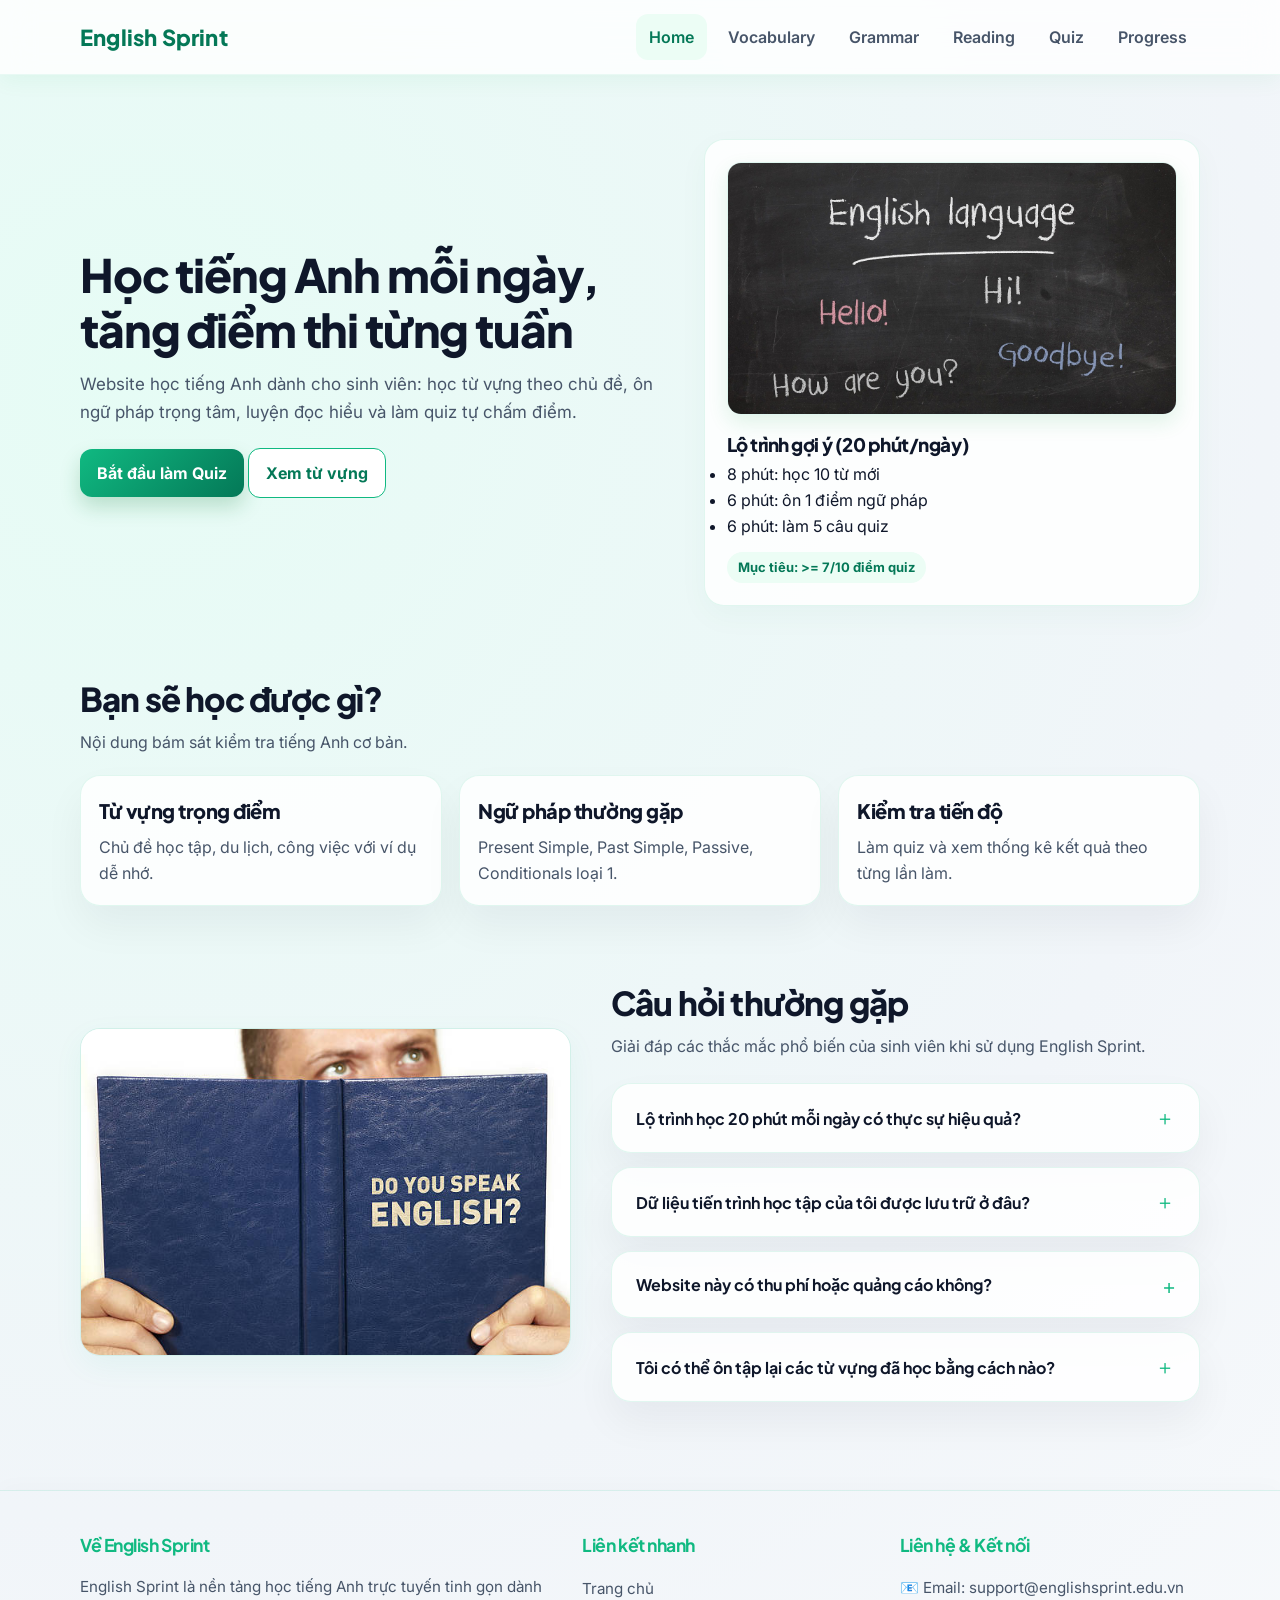
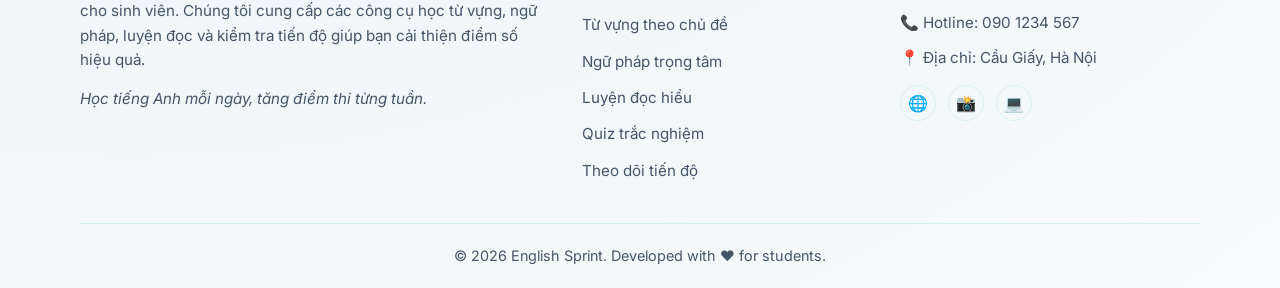
==== commit eca3da2e: "Xoa thu muc layouts" ====
--- a/index.html
+++ b/index.html
@@ -114,7 +114,7 @@
               <div class="faq-item card scroll-reveal stagger-3">
                 <button class="faq-question" type="button">
                   <span>Website này có thu phí hoặc quảng cáo không?</span>
-                  <span class="faq-icon">＋</span>
+                  <span class="faq-icon">+</span>
                 </button>
                 <div class="faq-answer">
                   <p>Không, English Sprint là dự án học tập phi lợi nhuận dành riêng cho sinh viên học tiếng Anh cơ bản. Website hoàn toàn miễn phí, không chứa quảng cáo gây gián đoạn và không yêu cầu cung cấp thông tin cá nhân nhạy cảm.</p>
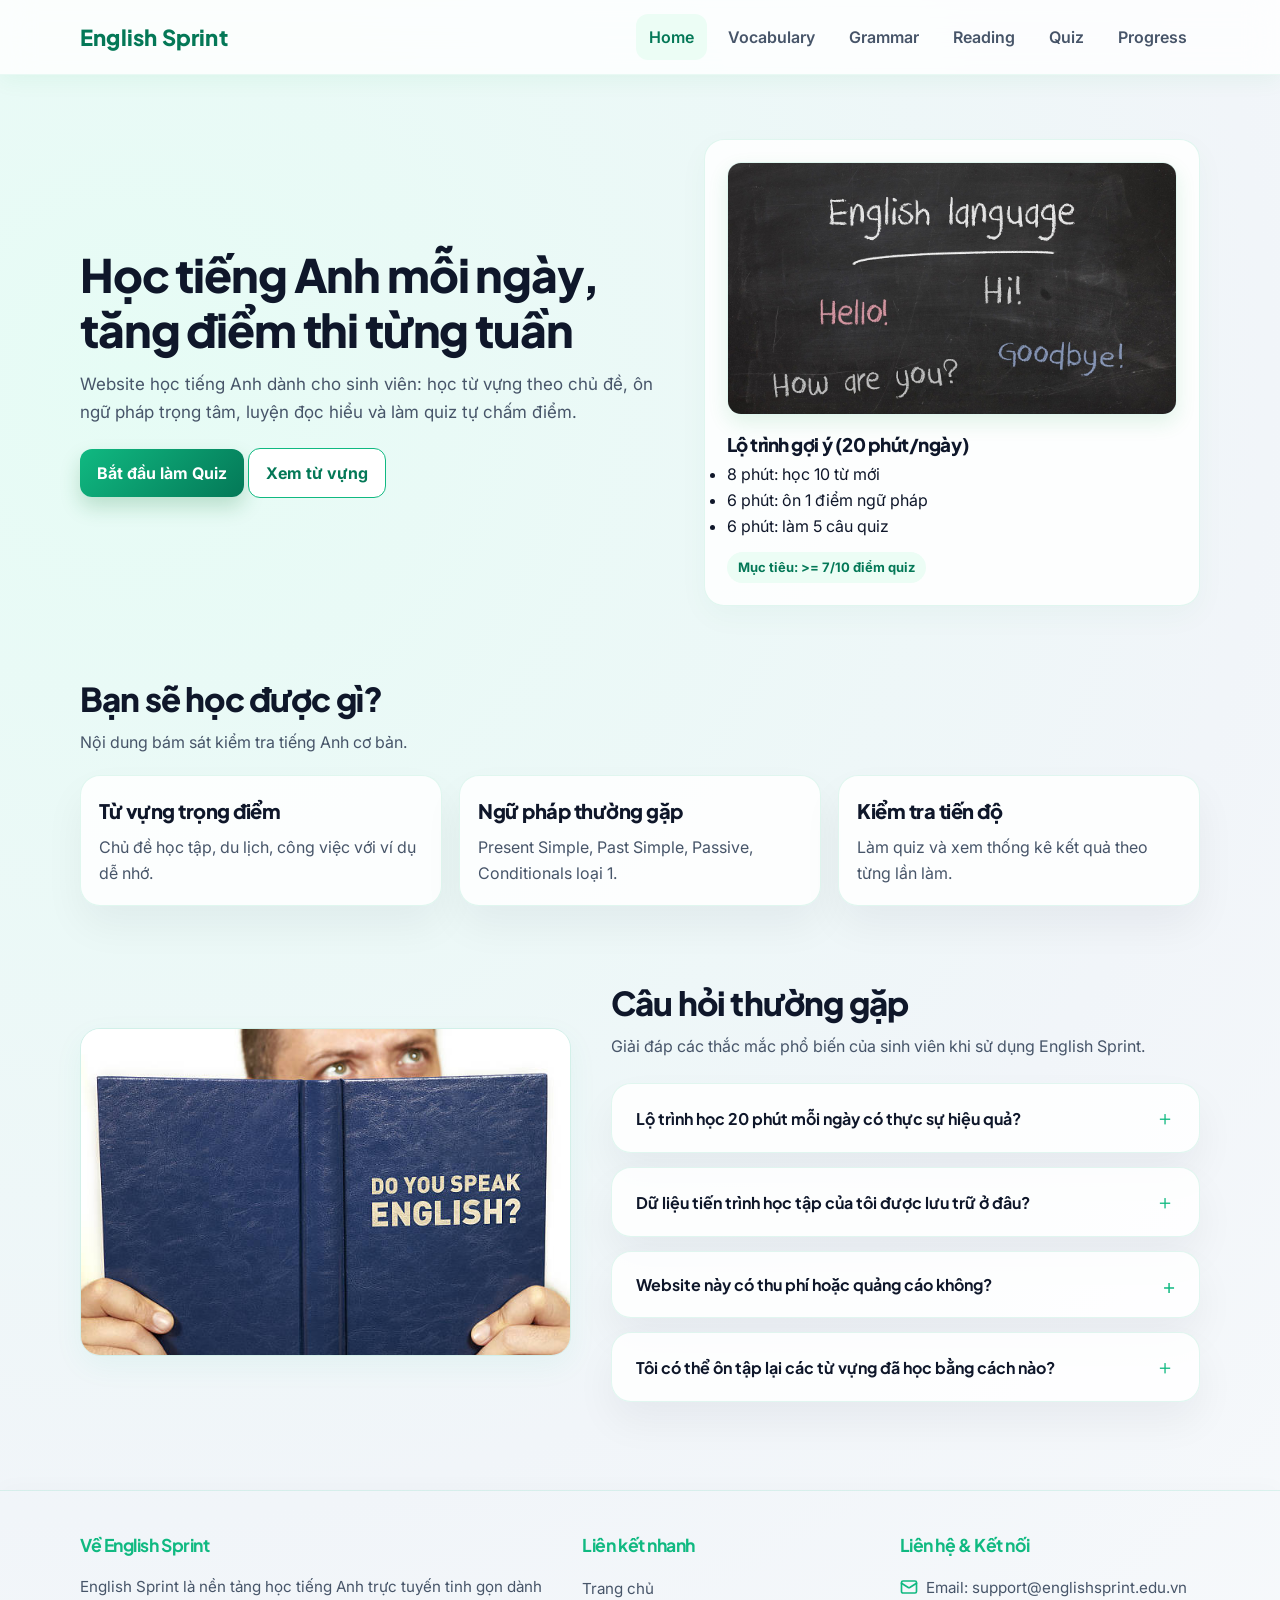
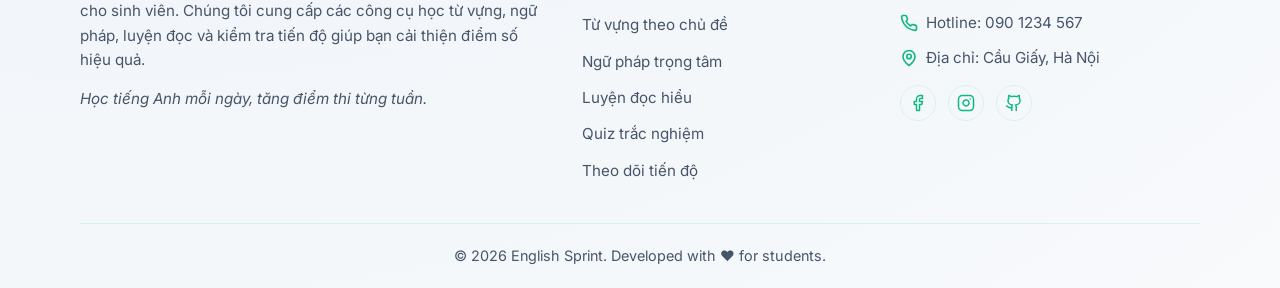
==== commit b1575984: "Nang cap icon footer: Thay cac emoji bang SVG vector hien dai va dong bo" ====
--- a/index.html
+++ b/index.html
@@ -158,14 +158,29 @@
           <div class="footer-column">
             <h3>Liên hệ & Kết nối</h3>
             <ul class="footer-contact-info">
-              <li>📧 Email: support@englishsprint.edu.vn</li>
-              <li>📞 Hotline: 090 1234 567</li>
-              <li>📍 Địa chỉ: Cầu Giấy, Hà Nội</li>
+              <li>
+                <svg xmlns="http://www.w3.org/2000/svg" width="18" height="18" viewBox="0 0 24 24" fill="none" stroke="currentColor" stroke-width="2" stroke-linecap="round" stroke-linejoin="round" class="contact-svg-icon"><rect width="20" height="16" x="2" y="4" rx="2"/><path d="m22 7-8.97 5.7a1.94 1.94 0 0 1-2.06 0L2 7"/></svg>
+                <span>Email: support@englishsprint.edu.vn</span>
+              </li>
+              <li>
+                <svg xmlns="http://www.w3.org/2000/svg" width="18" height="18" viewBox="0 0 24 24" fill="none" stroke="currentColor" stroke-width="2" stroke-linecap="round" stroke-linejoin="round" class="contact-svg-icon"><path d="M22 16.92v3a2 2 0 0 1-2.18 2 19.79 19.79 0 0 1-8.63-3.07 19.5 19.5 0 0 1-6-6 19.79 19.79 0 0 1-3.07-8.67A2 2 0 0 1 4.11 2h3a2 2 0 0 1 2 1.72 12.84 12.84 0 0 0 .7 2.81 2 2 0 0 1-.45 2.11L8.09 9.91a16 16 0 0 0 6 6l1.27-1.27a2 2 0 0 1 2.11-.45 12.84 12.84 0 0 0 2.81.7A2 2 0 0 1 22 16.92z"/></svg>
+                <span>Hotline: 090 1234 567</span>
+              </li>
+              <li>
+                <svg xmlns="http://www.w3.org/2000/svg" width="18" height="18" viewBox="0 0 24 24" fill="none" stroke="currentColor" stroke-width="2" stroke-linecap="round" stroke-linejoin="round" class="contact-svg-icon"><path d="M20 10c0 6-8 12-8 12s-8-6-8-12a8 8 0 0 1 16 0Z"/><circle cx="12" cy="10" r="3"/></svg>
+                <span>Địa chỉ: Cầu Giấy, Hà Nội</span>
+              </li>
             </ul>
             <div class="footer-socials">
-              <a href="#" class="social-icon" title="Facebook">🌐</a>
-              <a href="#" class="social-icon" title="Instagram">📸</a>
-              <a href="#" class="social-icon" title="GitHub">💻</a>
+              <a href="#" class="social-icon" title="Facebook">
+                <svg xmlns="http://www.w3.org/2000/svg" width="18" height="18" viewBox="0 0 24 24" fill="none" stroke="currentColor" stroke-width="2" stroke-linecap="round" stroke-linejoin="round"><path d="M18 2h-3a5 5 0 0 0-5 5v3H7v4h3v8h4v-8h3l1-4h-4V7a1 1 0 0 1 1-1h3z"/></svg>
+              </a>
+              <a href="#" class="social-icon" title="Instagram">
+                <svg xmlns="http://www.w3.org/2000/svg" width="18" height="18" viewBox="0 0 24 24" fill="none" stroke="currentColor" stroke-width="2" stroke-linecap="round" stroke-linejoin="round"><rect width="20" height="20" x="2" y="2" rx="5" ry="5"/><path d="M16 11.37A4 4 0 1 1 12.63 8 4 4 0 0 1 16 11.37z"/><line x1="17.5" x2="17.51" y1="6.5" y2="6.5"/></svg>
+              </a>
+              <a href="#" class="social-icon" title="GitHub">
+                <svg xmlns="http://www.w3.org/2000/svg" width="18" height="18" viewBox="0 0 24 24" fill="none" stroke="currentColor" stroke-width="2" stroke-linecap="round" stroke-linejoin="round"><path d="M15 22v-4a4.8 4.8 0 0 0-1-3.5c3 0 6-2 6-5.5.08-1.25-.27-2.48-1-3.5.28-1.15.28-2.35 0-3.5 0 0-1 0-3 1.5-2.64-.5-5.36-.5-8 0C6 2 5 2 5 2c-.3 1.15-.3 2.35 0 3.5A5.403 5.403 0 0 0 4 9c0 3.5 3 5.5 6 5.5-.39.49-.68 1.05-.85 1.65-.17.6-.22 1.23-.15 1.85v4"/><path d="M9 18c-4.51 2-5-2-7-2"/></svg>
+              </a>
             </div>
           </div>
         </div>
--- a/css/style.css
+++ b/css/style.css
@@ -1150,5 +1150,18 @@
   font-size: 14px;
 }
 
-
-
+/* ==========================================================================
+   Footer SVG Icon Styles
+   ========================================================================== */
+.contact-svg-icon {
+  color: var(--primary);
+  flex-shrink: 0;
+  stroke-width: 2.2px;
+}
+
+.social-icon svg {
+  display: block;
+}
+
+
+
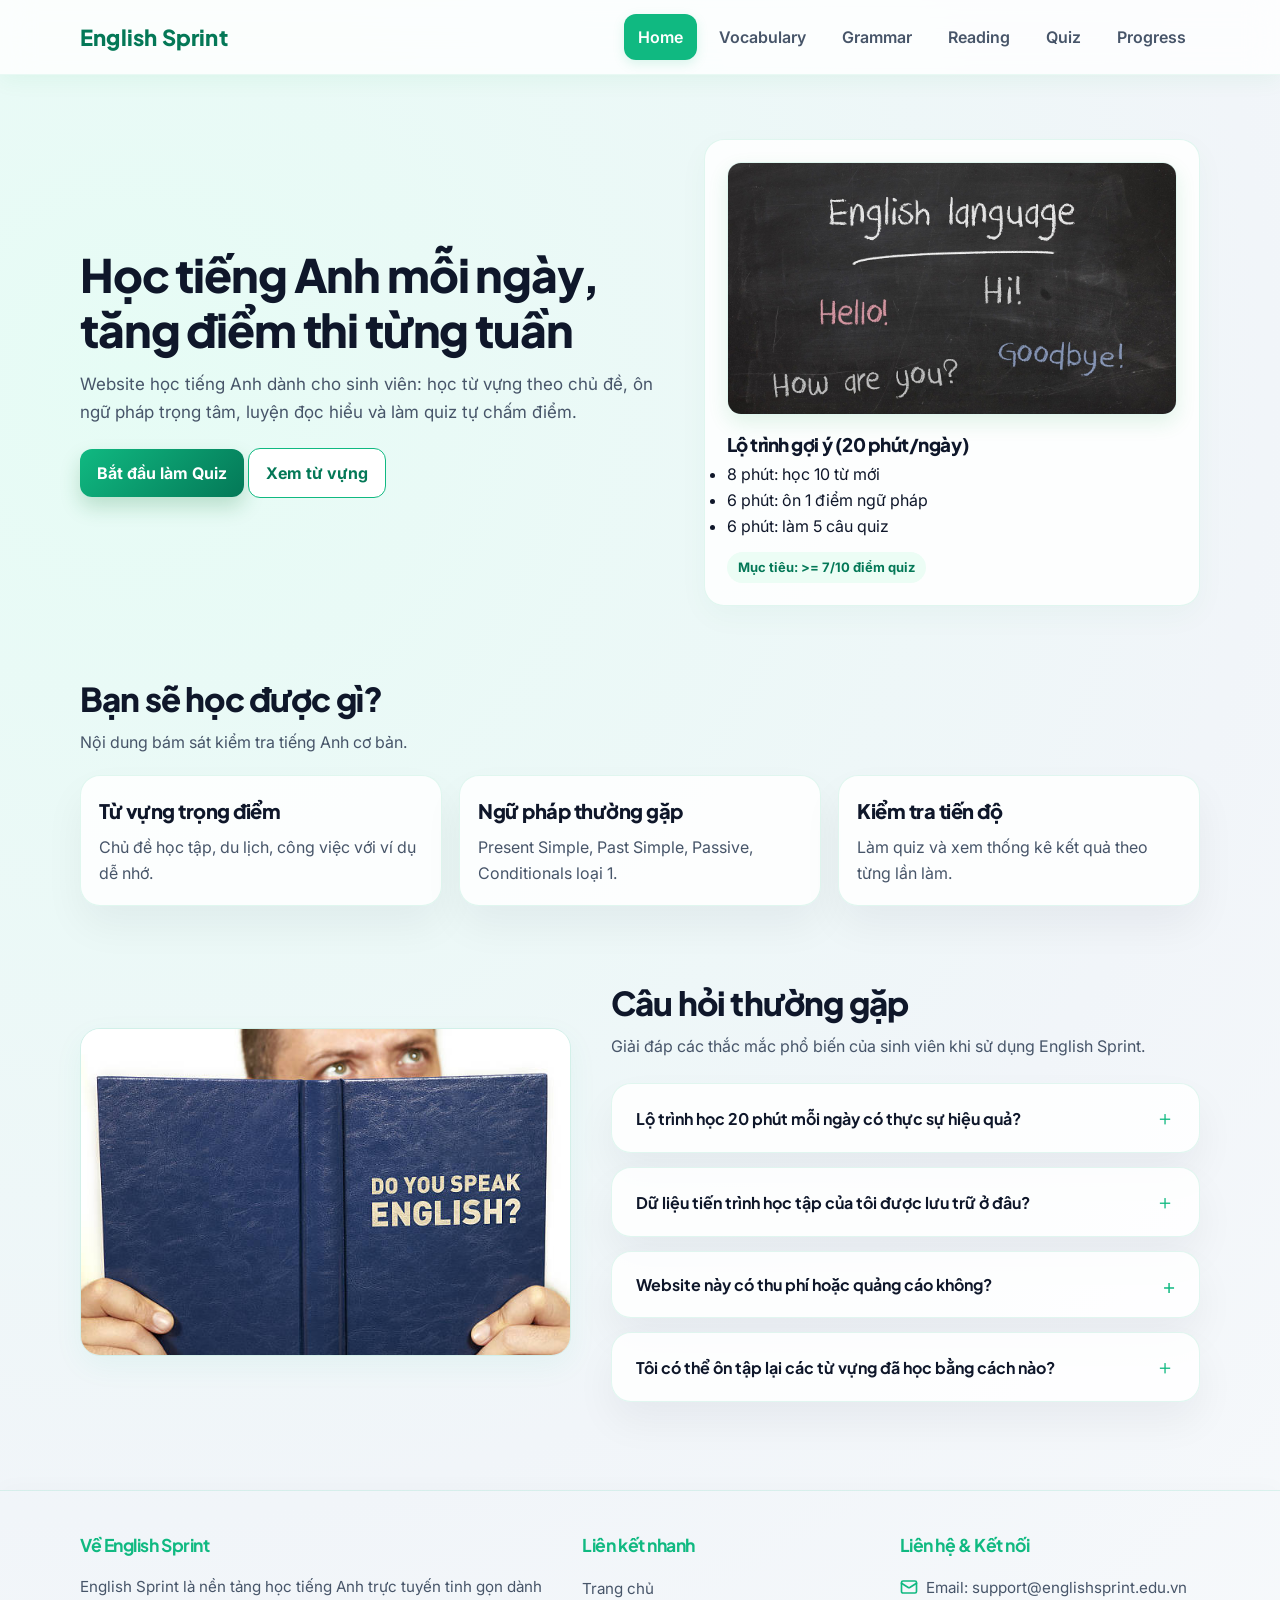
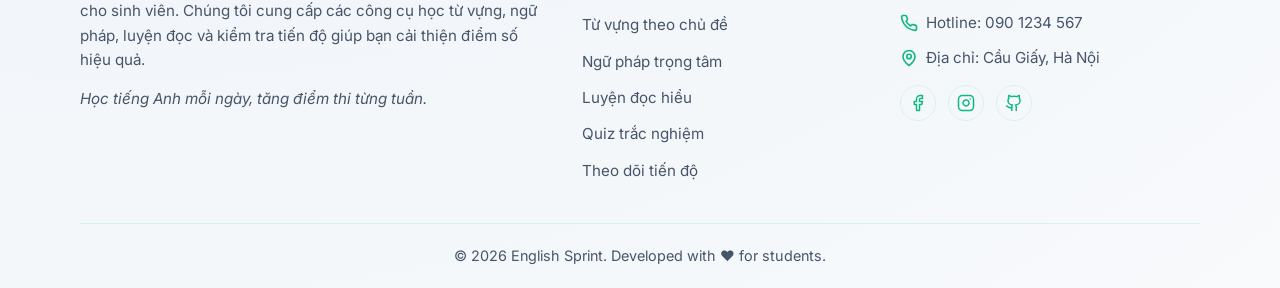
==== commit 64754f38: "Nang cap nut menu di dong va highlight link active menu trang chu" ====
--- a/index.html
+++ b/index.html
@@ -15,7 +15,10 @@
     <header class="site-header">
       <div class="container header-wrap">
         <a class="logo" href="index.html">English Sprint</a>
-        <button class="nav-toggle">Menu</button>
+        <button class="nav-toggle" aria-label="Mở menu">
+          <svg class="hamburger-icon" xmlns="http://www.w3.org/2000/svg" width="18" height="18" viewBox="0 0 24 24" fill="none" stroke="currentColor" stroke-width="2.5" stroke-linecap="round" stroke-linejoin="round"><line x1="4" x2="20" y1="12" y2="12"/><line x1="4" x2="20" y1="6" y2="6"/><line x1="4" x2="20" y1="18" y2="18"/></svg>
+          <span>Menu</span>
+        </button>
         <nav class="main-nav">
           <ul>
             <li><a href="index.html">Home</a></li>
--- a/css/style.css
+++ b/css/style.css
@@ -82,12 +82,27 @@
 
 .nav-toggle {
   display: none;
-  border: 1px solid var(--border);
+  border: 1px solid rgba(16, 185, 129, 0.2);
   border-radius: 12px;
-  background: #fff;
-  padding: 8px 12px;
+  background: var(--primary-soft);
+  padding: 8px 14px;
   color: var(--primary-dark);
   cursor: pointer;
+  font-family: inherit;
+  font-weight: 700;
+  font-size: 14.5px;
+  align-items: center;
+  gap: 6px;
+  box-shadow: 0 2px 8px rgba(16, 185, 129, 0.08);
+  transition: all 0.25s cubic-bezier(0.16, 1, 0.3, 1);
+}
+
+.nav-toggle:hover {
+  background: var(--primary);
+  color: #ffffff;
+  border-color: var(--primary);
+  box-shadow: 0 4px 12px rgba(16, 185, 129, 0.18);
+  transform: translateY(-1px);
 }
 
 .main-nav ul {
@@ -99,17 +114,22 @@
 
 .main-nav a {
   display: inline-block;
-  padding: 10px 13px;
+  padding: 10px 14px;
   border-radius: 12px;
   color: var(--muted);
   font-weight: 600;
-  transition: 0.2s ease;
-}
-
-.main-nav a:hover,
-.main-nav a.active {
+  transition: all 0.25s ease;
+}
+
+.main-nav a:hover {
   background: var(--primary-soft);
   color: var(--primary-dark);
+}
+
+.main-nav a.active {
+  background: var(--primary);
+  color: #ffffff !important;
+  box-shadow: 0 4px 12px rgba(16, 185, 129, 0.15);
 }
 
 .hero {
@@ -569,8 +589,7 @@
 
 @media (max-width: 740px) {
   .nav-toggle {
-    display: inline-block;
-    transition: all 0.25s cubic-bezier(0.16, 1, 0.3, 1);
+    display: inline-flex;
   }
 
   .nav-toggle.active {
@@ -578,6 +597,7 @@
     color: white;
     border-color: var(--primary);
     transform: scale(0.96);
+    box-shadow: 0 4px 12px rgba(16, 185, 129, 0.22);
   }
 
   .main-nav {
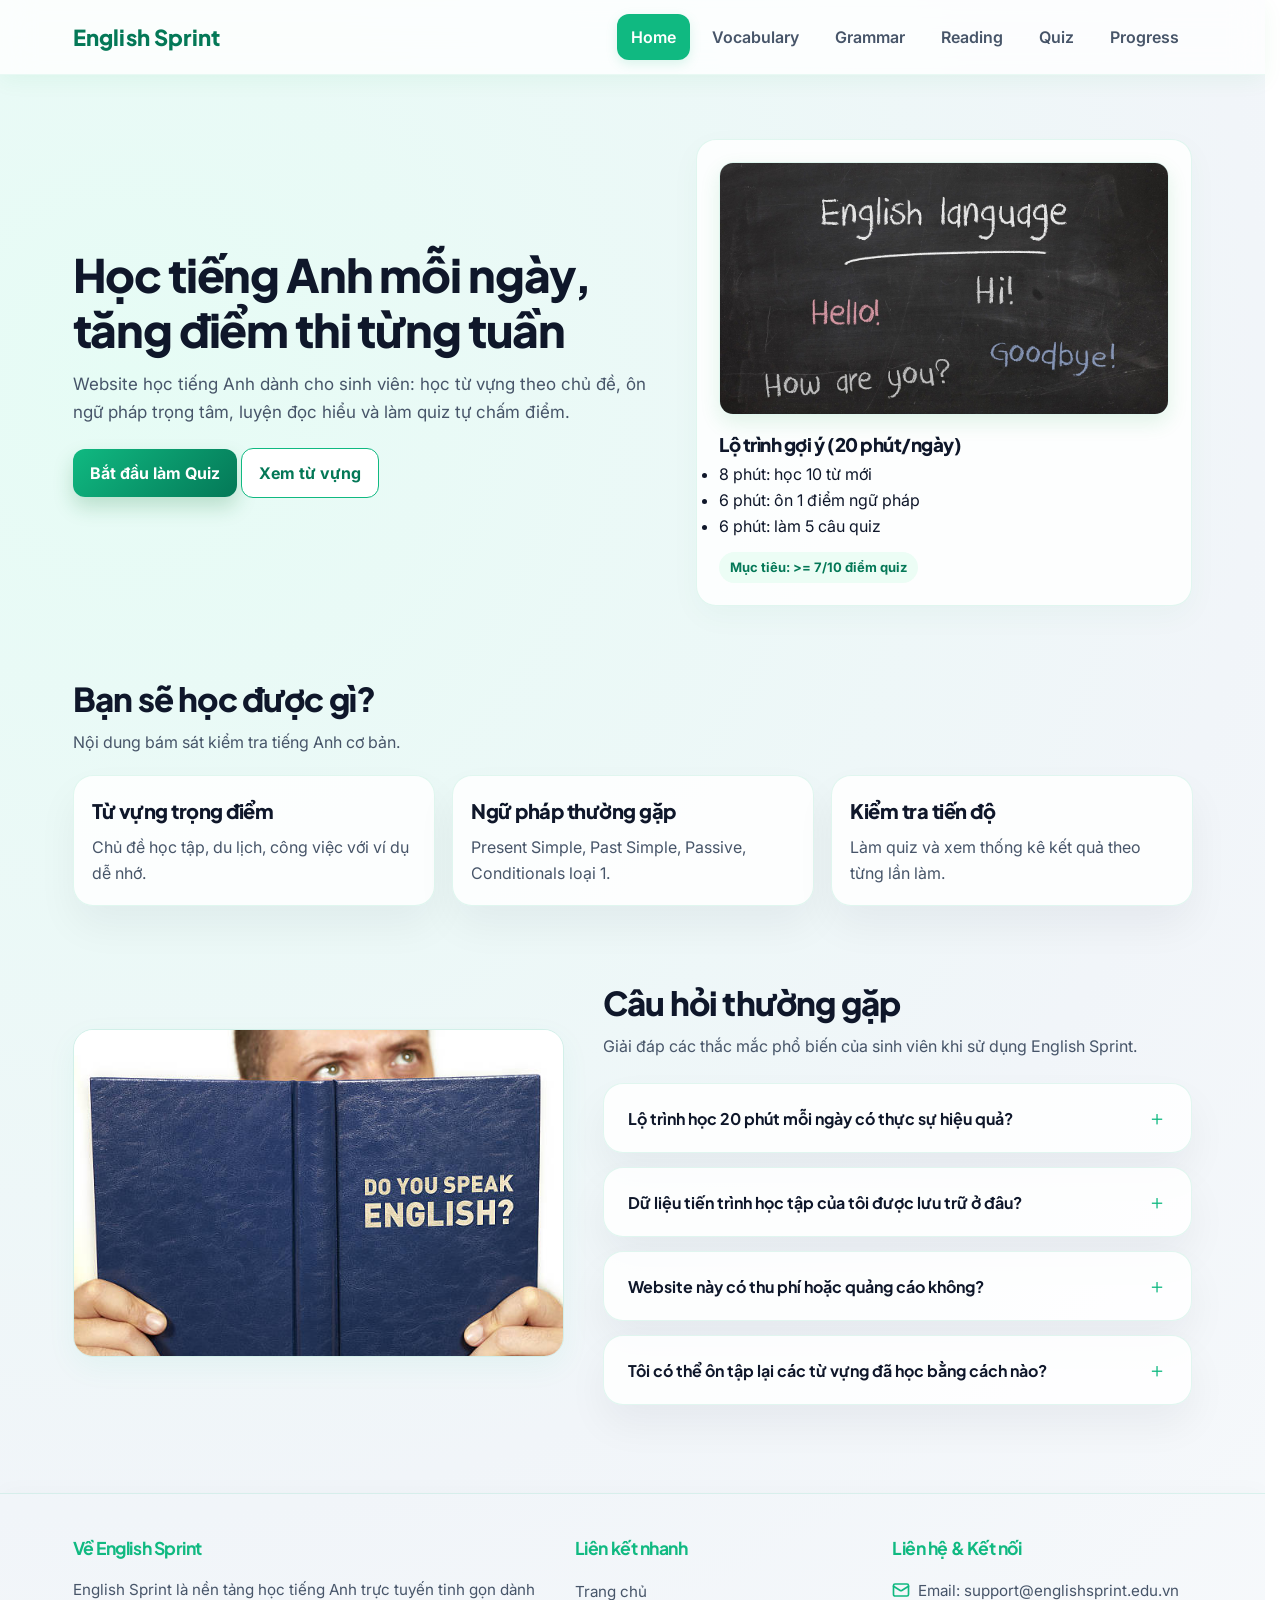
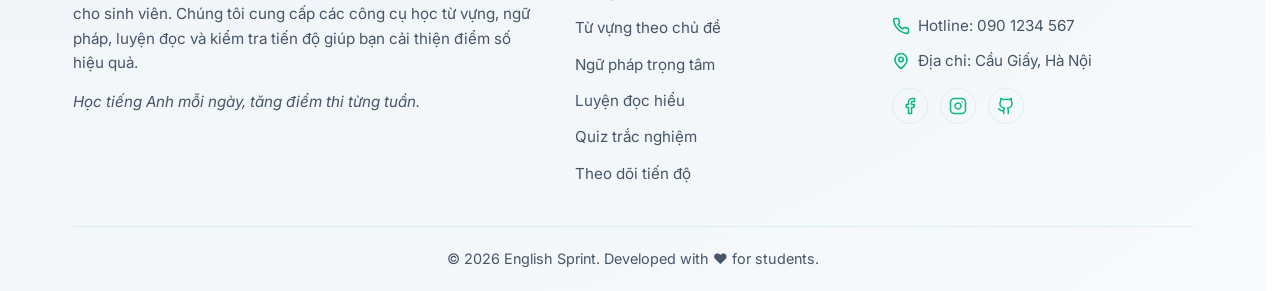
==== commit 6b3a4f51: "Fix navigation layout shaking and active state flash on page transitions" ====
--- a/index.html
+++ b/index.html
@@ -21,7 +21,7 @@
         </button>
         <nav class="main-nav">
           <ul>
-            <li><a href="index.html">Home</a></li>
+            <li><a href="index.html" class="active">Home</a></li>
             <li><a href="html/vocabulary.html">Vocabulary</a></li>
             <li><a href="html/grammar.html">Grammar</a></li>
             <li><a href="html/reading.html">Reading</a></li>
@@ -117,7 +117,7 @@
               <div class="faq-item card scroll-reveal stagger-3">
                 <button class="faq-question" type="button">
                   <span>Website này có thu phí hoặc quảng cáo không?</span>
-                  <span class="faq-icon">+</span>
+                  <span class="faq-icon">＋</span>
                 </button>
                 <div class="faq-answer">
                   <p>Không, English Sprint là dự án học tập phi lợi nhuận dành riêng cho sinh viên học tiếng Anh cơ bản. Website hoàn toàn miễn phí, không chứa quảng cáo gây gián đoạn và không yêu cầu cung cấp thông tin cá nhân nhạy cảm.</p>
--- a/css/style.css
+++ b/css/style.css
@@ -28,6 +28,7 @@
 
 html {
   scroll-behavior: smooth;
+  scrollbar-gutter: stable;
 }
 
 body {
@@ -78,6 +79,8 @@
   font-weight: 800;
   color: var(--primary-dark);
   letter-spacing: 0.2px;
+  display: inline-flex;
+  align-items: center;
 }
 
 .nav-toggle {
@@ -118,7 +121,7 @@
   border-radius: 12px;
   color: var(--muted);
   font-weight: 600;
-  transition: all 0.25s ease;
+  transition: background-color 0.25s ease, color 0.25s ease, box-shadow 0.25s ease;
 }
 
 .main-nav a:hover {
@@ -590,6 +593,8 @@
 @media (max-width: 740px) {
   .nav-toggle {
     display: inline-flex;
+    align-items: center;
+    justify-content: center;
   }
 
   .nav-toggle.active {
@@ -602,16 +607,16 @@
 
   .main-nav {
     position: absolute;
-    top: 64px;
+    top: 100%;
     left: 0;
     right: 0;
-    background: rgba(255, 255, 255, 0.96);
-    backdrop-filter: blur(12px);
-    -webkit-backdrop-filter: blur(12px);
+    background: rgba(255, 255, 255, 0.98);
+    backdrop-filter: blur(16px);
+    -webkit-backdrop-filter: blur(16px);
     border-bottom: 1px solid var(--border);
-    box-shadow: 0 12px 22px rgba(15, 23, 42, 0.08);
+    box-shadow: 0 12px 28px rgba(15, 23, 42, 0.08);
     opacity: 0;
-    transform: translateY(-10px);
+    transform: translateY(-8px);
     visibility: hidden;
     pointer-events: none;
     transition: opacity 0.3s cubic-bezier(0.16, 1, 0.3, 1), transform 0.3s cubic-bezier(0.16, 1, 0.3, 1), visibility 0.3s;
@@ -626,11 +631,20 @@
 
   .main-nav ul {
     flex-direction: column;
-    padding: 10px;
+    padding: 14px 20px;
+    gap: 8px;
+  }
+
+  .main-nav li {
+    width: 100%;
   }
 
   .main-nav a {
+    display: block;
     width: 100%;
+    box-sizing: border-box;
+    padding: 12px 16px;
+    text-align: left;
   }
 
   .history-item {
